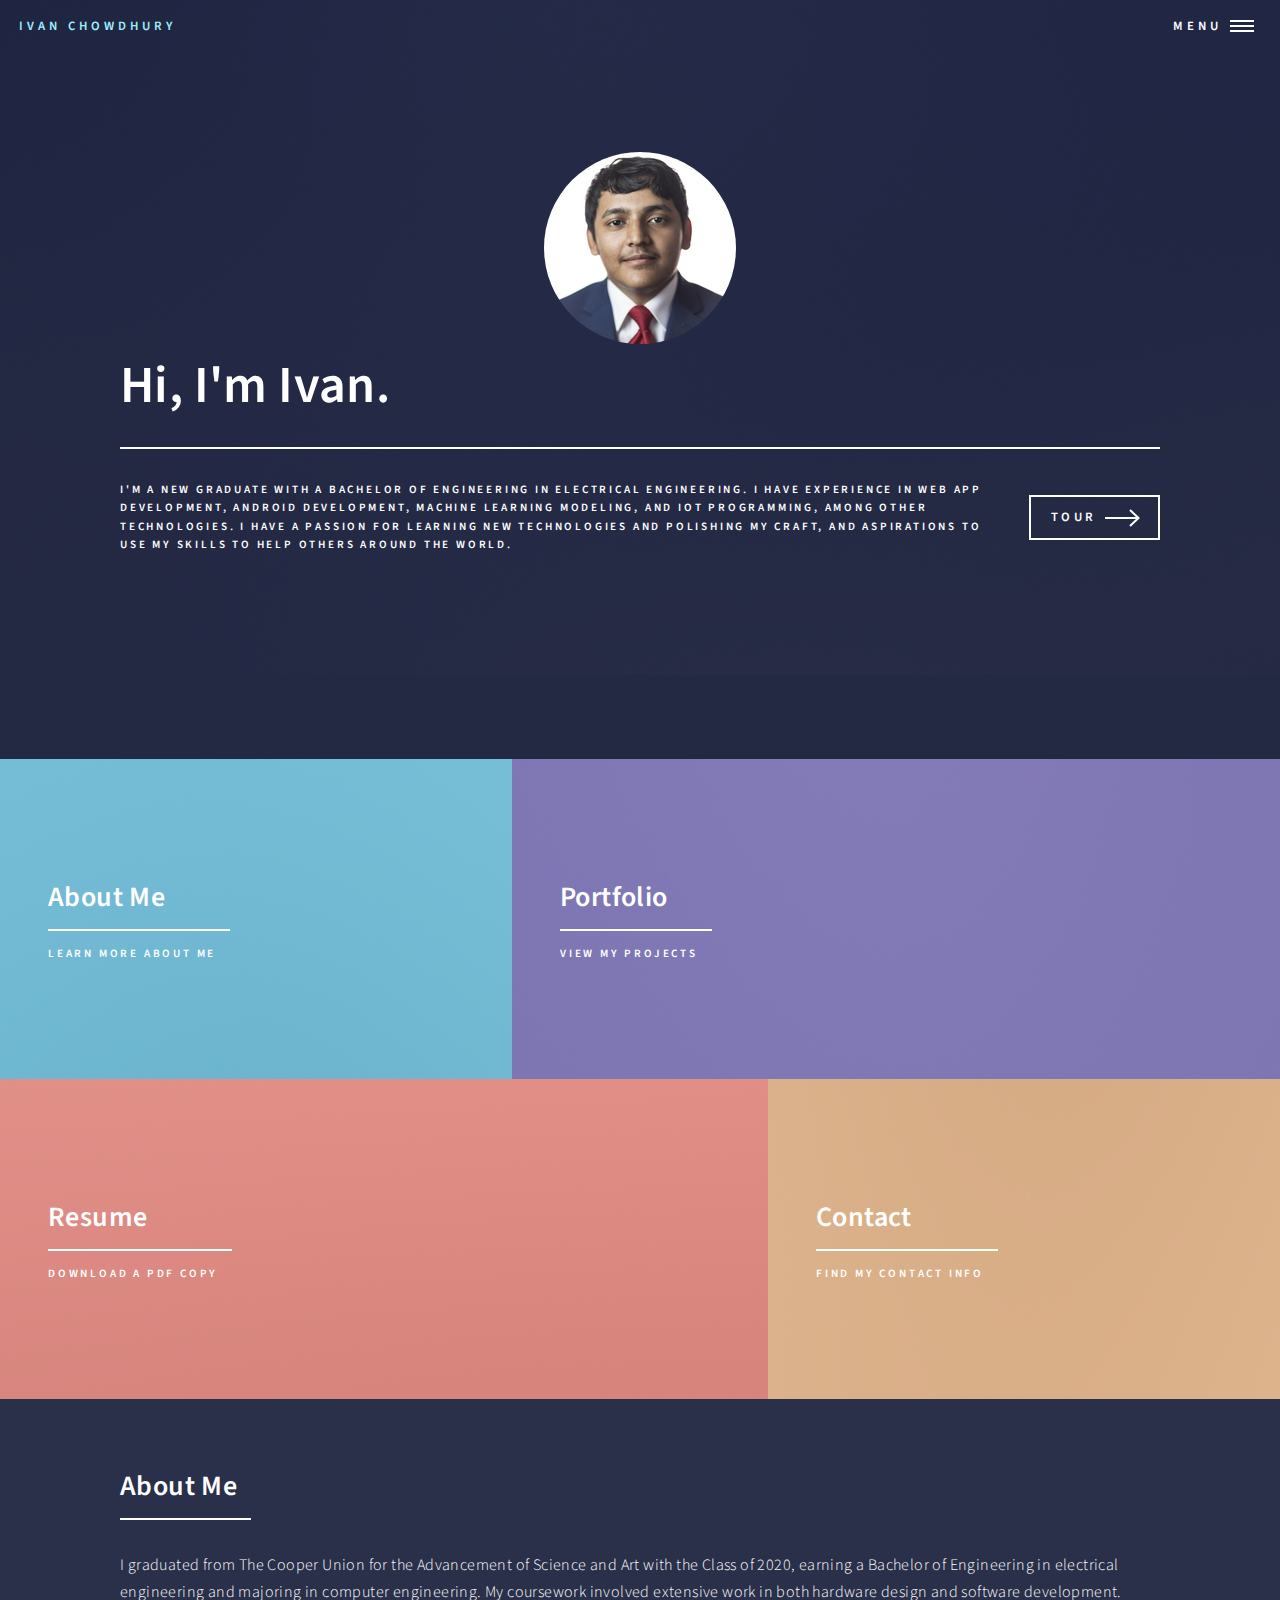
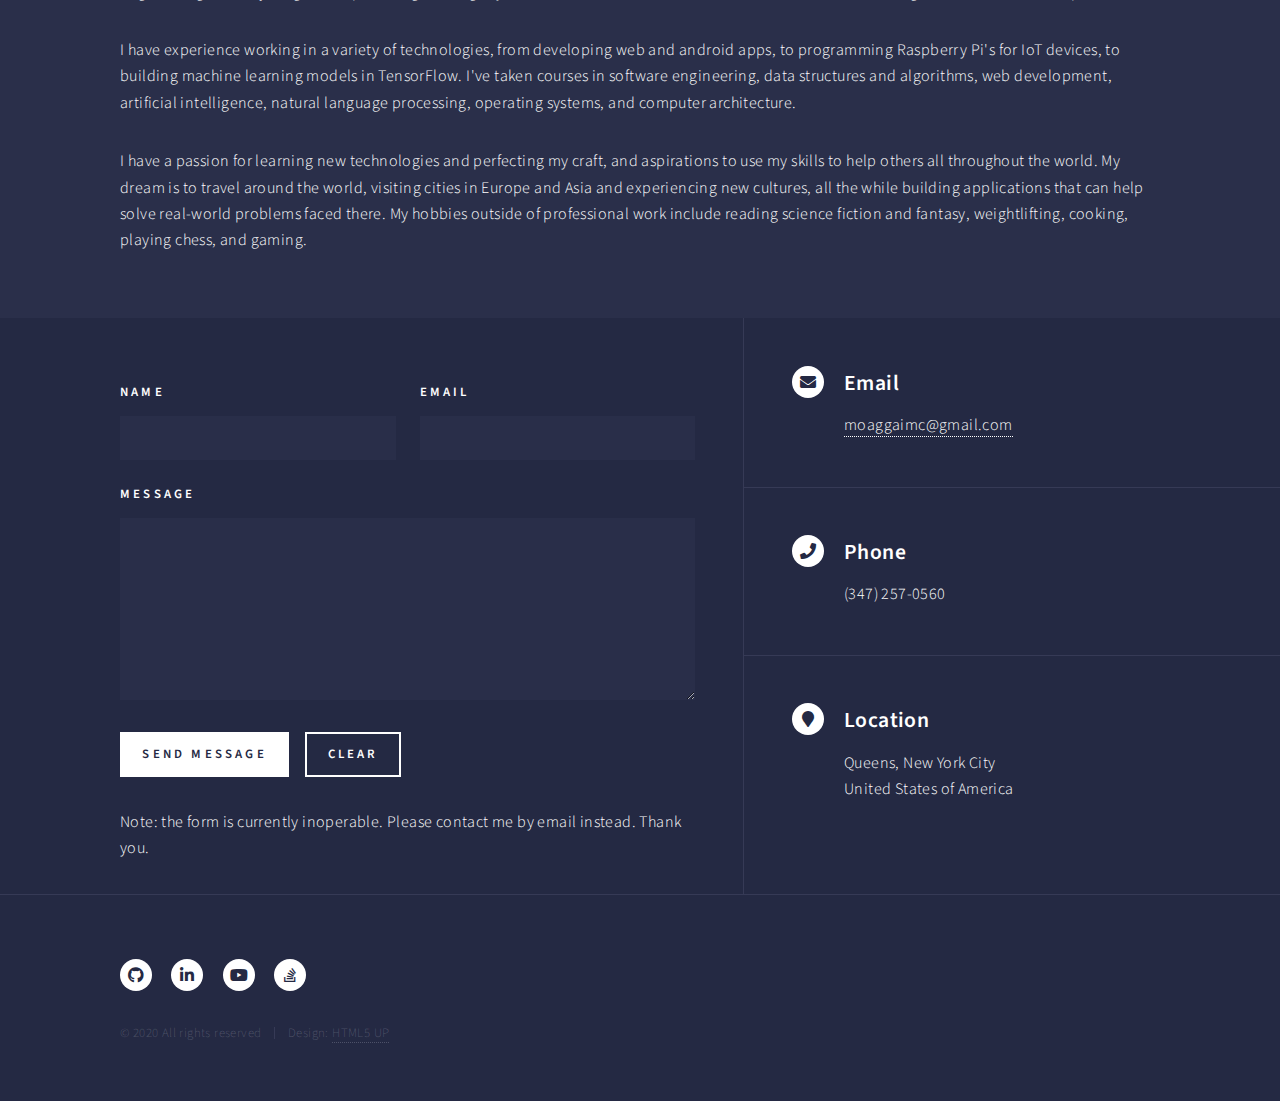
==== index.html @ fd75adc1 "added files" ====
<!DOCTYPE HTML>
<html>
	<head>
		<title>Ivan's Home</title>
		<meta charset="utf-8" />
		<meta name="viewport" content="width=device-width, initial-scale=1, user-scalable=no" />
		<link rel="stylesheet" href="assets/css/main.css" />
		<link rel="shortcut icon" type="image/x-icon" href="favicon.ico" />
		<noscript><link rel="stylesheet" href="assets/css/noscript.css" /></noscript>
	</head>
	<body class="is-preload">

		<!-- Wrapper -->
			<div id="wrapper">

				<!-- Header -->
					<header id="header" class="alt">
						<a href="index.html" class="logo">Ivan Chowdhury</a>
						<nav>
							<a href="#menu">Menu</a>
						</nav>
					</header>

				<!-- Menu -->
					<nav id="menu">
						<ul class="links">
							<li><a href="#banner" class="scrolly">Home</a></li>
							<li><a href="#contact" class="scrolly">Contact</a></li>
						</ul>
						<ul class="actions stacked">
							<li><a href="portfolio.html" class="button fit">Portfolio</a></li>
							<li><a href="assets\docs\Resume.pdf" target="_blank" rel="noopener noreferrer" class="button fit">Resume</a></li>
						</ul>
					</nav>

				<!-- Banner -->
					<section id="banner" class="major">
						<div id="intro" class="inner">
							<img src="assets/photos/uni-cropped2.png" alt="" id="pfp">

							<header class="major">
								
								<h1>Hi, I'm Ivan.</h1>
							</header>
							<div class="content">
								<p>I'm a new graduate with a Bachelor of Engineering in electrical engineering. I have experience in web app development, android development, machine learning modeling, and IoT programming, among other technologies. I have a passion for learning new technologies and polishing my craft, and aspirations to use my skills to help others around the world.</p>
								<ul class="actions">
									<li><a href="#one" class="button next scrolly">Tour</a></li>
								</ul>
							</div>
						</div>
					</section>

				<!-- Main -->
					<div id="main">

						<!-- One -->
							<section id="one" class="tiles">
								<article>
									<span class="image">
										<img src="images/pic01.jpg" alt="" />
									</span>
									<header class="major">
										<h3><a href="#two" class="scrolly">About Me</a></h3>
										<p>Learn more about me</p>
									</header>
								</article>
								<article>
									<span class="image">
										<img src="images/pic02.jpg" alt="" />
									</span>
									<header class="major">
										<h3><a href="portfolio.html" class="link">Portfolio</a></h3>
										<p>View My Projects</p>
									</header>
								</article>
								<article>
									<span class="image">
										<img src="images/pic03.jpg" alt="" />
									</span>
									<header class="major">
										<h3><a href="assets\docs\Resume.pdf" class="link"></a>Resume</a></h3>
										<p>Download a PDF Copy</p>
									</header>
								</article>
								<article>
									<span class="image">
										<img src="images/pic04.jpg" alt="" />
									</span>
									<header class="major">
										<h3><a href="#contact" class="scrolly">Contact</a></h3>
										<p>Find My Contact Info</p>
									</header>
								</article>
							</section>

						<!-- Two -->
							<section id="two">
								<div class="inner">
									<header class="major">
										<h2>About Me</h2>
									</header>
									<p>I graduated from The Cooper Union for the Advancement of Science and Art with the Class of 2020, earning a Bachelor of Engineering in electrical engineering and majoring in computer engineering. My coursework involved extensive work in both hardware design and software development.</p>
									<p>I have experience working in a variety of technologies, from developing web and android apps, to programming Raspberry Pi's for IoT devices, to building machine learning models in TensorFlow. I've taken courses in software engineering, data structures and algorithms, web development, artificial intelligence, natural language processing, operating systems, and computer architecture.</p>
									<p>I have a passion for learning new technologies and perfecting my craft, and aspirations to use my skills to help others all throughout the world. My dream is to travel around the world, visiting cities in Europe and Asia and experiencing new cultures, all the while building applications that can help solve real-world problems faced there. My hobbies outside of professional work include reading science fiction and fantasy, weightlifting, cooking, playing chess, and gaming.</p>
								</div>
							</section>

					</div>

				<!-- Contact -->
					<section id="contact">
						<div class="inner">
							<section>
								<form action="/assets/form.php/" method="post" class="ajax">
									<div class="fields">
										<div class="field half">
											<label for="name">Name</label>
											<input type="text" name="name" id="name" />
										</div>
										<div class="field half">
											<label for="email">Email</label>
											<input type="text" name="email" id="email" />
										</div>
										<div class="field">
											<label for="message">Message</label>
											<textarea name="message" id="message" rows="6"></textarea>
										</div>
									</div>
									<ul class="actions">
										<li><input type="submit" value="Send Message" class="primary"/></li>
										<li><input type="reset" value="Clear" /></li>
									</ul>
								</form>
								<div>
									Note: the form is currently inoperable. Please contact me by email instead. Thank you.
								</div>
							</section>
							<section class="split">
								<section>
									<div class="contact-method">
										<span class="icon solid alt fa-envelope"></span>
										<h3>Email</h3>
										<a href="mailto:moaggaimc@gmail.com">moaggaimc@gmail.com</a>
									</div>
								</section>
								<section>
									<div class="contact-method">
										<span class="icon solid alt fa-phone"></span>
										<h3>Phone</h3>
										<span>(347) 257-0560</span>
									</div>
								</section>
								<section>
									<div class="contact-method">
										<span class="icon solid alt fa-map-marker"></span>
										<h3>Location</h3>
										<span>Queens, New York City<br />
										United States of America</span>
									</div>
								</section>
							</section>
						</div>
					</section>

				<!-- Footer -->
					<footer id="footer">
						<div class="inner">
							<ul class="icons">
								<li><a href="https://github.com/IChowdhury01" target="_blank" rel="noopener noreferrer" class="icon brands alt fa-github"><span class="label">GitHub</span></a></li>
								<li><a href="https://www.linkedin.com/in/ivanchowdhury/" target="_blank" rel="noopener noreferrer" class="icon brands alt fa-linkedin-in"><span class="label">LinkedIn</span></a></li>
								<li><a href="https://www.youtube.com/channel/UCZzogP7VZBRBeinu2QuJjXg" target="_blank" rel="noopener noreferrer" class="icon brands alt fa-youtube"><span class="label">YouTube</span></a></li>
								<li><a href="https://stackoverflow.com/users/9143936/ivan-c" target="_blank" rel="noopener noreferrer" class="icon brands alt fa-stack-overflow"><span class="label">StackOverflow</span></a></li>
							</ul>
							<ul class="copyright">
								<li>&copy; 2020 All rights reserved</li><li>Design: <a href="https://html5up.net" target="_blank" rel="noopener noreferrer">HTML5 UP</a></li>
							</ul>
						</div>
					</footer>

			</div>

		<!-- Scripts -->
			<script src="assets/js/jquery.min.js"></script>
			<script src="assets/js/jquery.scrolly.min.js"></script>
			<script src="assets/js/jquery.scrollex.min.js"></script>
			<script src="assets/js/browser.min.js"></script>
			<script src="assets/js/breakpoints.min.js"></script>
			<script src="assets/js/util.js"></script>
			<script src="assets/js/main.js"></script>

	</body>
</html>
---- assets/css/main.css ----
@import url(fontawesome-all.min.css);
@import url("https://fonts.googleapis.com/css?family=Source+Sans+Pro:300,300italic,600,600italic");

html, body, div, span, applet, object,
iframe, h1, h2, h3, h4, h5, h6, p, blockquote,
pre, a, abbr, acronym, address, big, cite,
code, del, dfn, em, img, ins, kbd, q, s, samp,
small, strike, strong, sub, sup, tt, var, b,
u, i, center, dl, dt, dd, ol, ul, li, fieldset,
form, label, legend, table, caption, tbody,
tfoot, thead, tr, th, td, article, aside,
canvas, details, embed, figure, figcaption,
footer, header, hgroup, menu, nav, output, ruby,
section, summary, time, mark, audio, video {
	margin: 0;
	padding: 0;
	border: 0;
	font-size: 100%;
	font: inherit;
	vertical-align: baseline;}

article, aside, details, figcaption, figure,
footer, header, hgroup, menu, nav, section {
	display: block;}

body {
	line-height: 1;
}

ol, ul {
	list-style: none;
}

blockquote, q {
	quotes: none;
}

	blockquote:before, blockquote:after, q:before, q:after {
		content: '';
		content: none;
	}

table {
	border-collapse: collapse;
	border-spacing: 0;
}

body {
	-webkit-text-size-adjust: none;
}

mark {
	background-color: transparent;
	color: inherit;
}

input::-moz-focus-inner {
	border: 0;
	padding: 0;
}

input, select, textarea {
	-moz-appearance: none;
	-webkit-appearance: none;
	-ms-appearance: none;
	appearance: none;
}

/* Basic */

	@-ms-viewport {
		width: device-width;
	}

	body {
		-ms-overflow-style: scrollbar;
	}

	@media screen and (max-width: 480px) {

		html, body {
			min-width: 320px;
		}

	}

	html {
		box-sizing: border-box;
	}

	*, *:before, *:after {
		box-sizing: inherit;
	}

	body {
		background: #242943;
	}

		body.is-preload *, body.is-preload *:before, body.is-preload *:after {
			-moz-animation: none !important;
			-webkit-animation: none !important;
			-ms-animation: none !important;
			animation: none !important;
			-moz-transition: none !important;
			-webkit-transition: none !important;
			-ms-transition: none !important;
			transition: none !important;
		}

/* Type */

	body, input, select, textarea {
		color: #ffffff;
		font-family: "Source Sans Pro", Helvetica, sans-serif;
		font-size: 17pt;
		font-weight: 300;
		letter-spacing: 0.025em;
		line-height: 1.65;
	}

		@media screen and (max-width: 1680px) {

			body, input, select, textarea {
				font-size: 14pt;
			}

		}

		@media screen and (max-width: 1280px) {

			body, input, select, textarea {
				font-size: 12pt;
			}

		}

		@media screen and (max-width: 360px) {

			body, input, select, textarea {
				font-size: 11pt;
			}

		}

	a {
		-moz-transition: color 0.2s ease-in-out, border-bottom-color 0.2s ease-in-out;
		-webkit-transition: color 0.2s ease-in-out, border-bottom-color 0.2s ease-in-out;
		-ms-transition: color 0.2s ease-in-out, border-bottom-color 0.2s ease-in-out;
		transition: color 0.2s ease-in-out, border-bottom-color 0.2s ease-in-out;
		border-bottom: dotted 1px;
		color: inherit;
		text-decoration: none;
	}

		a:hover {
			border-bottom-color: transparent;
			color: #9bf1ff !important;
		}

		a:active {
			color: #53e3fb !important;
		}

	strong, b {
		color: #ffffff;
		font-weight: 600;
	}

	em, i {
		font-style: italic;
	}

	p {
		margin: 0 0 2em 0;
	}

	h1, h2, h3, h4, h5, h6 {
		color: #ffffff;
		font-weight: 600;
		line-height: 1.65;
		margin: 0 0 1em 0;
	}

		h1 a, h2 a, h3 a, h4 a, h5 a, h6 a {
			color: inherit;
			border-bottom: 0;
		}

	h1 {
		font-size: 2.5em;
	}

	h2 {
		font-size: 1.75em;
	}

	h3 {
		font-size: 1.35em;
	}

	h4 {
		font-size: 1.1em;
	}

	h5 {
		font-size: 0.9em;
	}

	h6 {
		font-size: 0.7em;
	}

	@media screen and (max-width: 736px) {

		h1 {
			font-size: 2em;
		}

		h2 {
			font-size: 1.5em;
		}

		h3 {
			font-size: 1.25em;
		}

	}

	sub {
		font-size: 0.8em;
		position: relative;
		top: 0.5em;
	}

	sup {
		font-size: 0.8em;
		position: relative;
		top: -0.5em;
	}

	blockquote {
		border-left: solid 4px rgba(212, 212, 255, 0.1);
		font-style: italic;
		margin: 0 0 2em 0;
		padding: 0.5em 0 0.5em 2em;
	}

	code {
		background: rgba(212, 212, 255, 0.035);
		font-family: "Courier New", monospace;
		font-size: 0.9em;
		margin: 0 0.25em;
		padding: 0.25em 0.65em;
	}

	pre {
		-webkit-overflow-scrolling: touch;
		font-family: "Courier New", monospace;
		font-size: 0.9em;
		margin: 0 0 2em 0;
	}

		pre code {
			display: block;
			line-height: 1.75;
			padding: 1em 1.5em;
			overflow-x: auto;
		}

	hr {
		border: 0;
		border-bottom: solid 1px rgba(212, 212, 255, 0.1);
		margin: 2em 0;
	}

		hr.major {
			margin: 3em 0;
		}

	.align-left {
		text-align: left;
	}

	.align-center {
		text-align: center;
	}

	.align-right {
		text-align: right;
	}

/* Row */

	.row {
		display: flex;
		flex-wrap: wrap;
		box-sizing: border-box;
		align-items: stretch;
	}

		.row > * {
			box-sizing: border-box;
		}

		.row.gtr-uniform > * > :last-child {
			margin-bottom: 0;
		}

		.row.aln-left {
			justify-content: flex-start;
		}

		.row.aln-center {
			justify-content: center;
		}

		.row.aln-right {
			justify-content: flex-end;
		}

		.row.aln-top {
			align-items: flex-start;
		}

		.row.aln-middle {
			align-items: center;
		}

		.row.aln-bottom {
			align-items: flex-end;
		}

		.row > .imp {
			order: -1;
		}

		.row > .col-1 {
			width: 8.33333%;
		}

		.row > .off-1 {
			margin-left: 8.33333%;
		}

		.row > .col-2 {
			width: 16.66667%;
		}

		.row > .off-2 {
			margin-left: 16.66667%;
		}

		.row > .col-3 {
			width: 25%;
		}

		.row > .off-3 {
			margin-left: 25%;
		}

		.row > .col-4 {
			width: 33.33333%;
		}

		.row > .off-4 {
			margin-left: 33.33333%;
		}

		.row > .col-5 {
			width: 41.66667%;
		}

		.row > .off-5 {
			margin-left: 41.66667%;
		}

		.row > .col-6 {
			width: 50%;
		}

		.row > .off-6 {
			margin-left: 50%;
		}

		.row > .col-7 {
			width: 58.33333%;
		}

		.row > .off-7 {
			margin-left: 58.33333%;
		}

		.row > .col-8 {
			width: 66.66667%;
		}

		.row > .off-8 {
			margin-left: 66.66667%;
		}

		.row > .col-9 {
			width: 75%;
		}

		.row > .off-9 {
			margin-left: 75%;
		}

		.row > .col-10 {
			width: 83.33333%;
		}

		.row > .off-10 {
			margin-left: 83.33333%;
		}

		.row > .col-11 {
			width: 91.66667%;
		}

		.row > .off-11 {
			margin-left: 91.66667%;
		}

		.row > .col-12 {
			width: 100%;
		}

		.row > .off-12 {
			margin-left: 100%;
		}

		.row.gtr-0 {
			margin-top: 0;
			margin-left: 0em;
		}

			.row.gtr-0 > * {
				padding: 0 0 0 0em;
			}

			.row.gtr-0.gtr-uniform {
				margin-top: 0em;
			}

				.row.gtr-0.gtr-uniform > * {
					padding-top: 0em;
				}

		.row.gtr-25 {
			margin-top: 0;
			margin-left: -0.5em;
		}

			.row.gtr-25 > * {
				padding: 0 0 0 0.5em;
			}

			.row.gtr-25.gtr-uniform {
				margin-top: -0.5em;
			}

				.row.gtr-25.gtr-uniform > * {
					padding-top: 0.5em;
				}

		.row.gtr-50 {
			margin-top: 0;
			margin-left: -1em;
		}

			.row.gtr-50 > * {
				padding: 0 0 0 1em;
			}

			.row.gtr-50.gtr-uniform {
				margin-top: -1em;
			}

				.row.gtr-50.gtr-uniform > * {
					padding-top: 1em;
				}

		.row {
			margin-top: 0;
			margin-left: -2em;
		}

			.row > * {
				padding: 0 0 0 2em;
			}

			.row.gtr-uniform {
				margin-top: -2em;
			}

				.row.gtr-uniform > * {
					padding-top: 2em;
				}

		.row.gtr-150 {
			margin-top: 0;
			margin-left: -3em;
		}

			.row.gtr-150 > * {
				padding: 0 0 0 3em;
			}

			.row.gtr-150.gtr-uniform {
				margin-top: -3em;
			}

				.row.gtr-150.gtr-uniform > * {
					padding-top: 3em;
				}

		.row.gtr-200 {
			margin-top: 0;
			margin-left: -4em;
		}

			.row.gtr-200 > * {
				padding: 0 0 0 4em;
			}

			.row.gtr-200.gtr-uniform {
				margin-top: -4em;
			}

				.row.gtr-200.gtr-uniform > * {
					padding-top: 4em;
				}

		@media screen and (max-width: 1680px) {

			.row {
				display: flex;
				flex-wrap: wrap;
				box-sizing: border-box;
				align-items: stretch;
			}

				.row > * {
					box-sizing: border-box;
				}

				.row.gtr-uniform > * > :last-child {
					margin-bottom: 0;
				}

				.row.aln-left {
					justify-content: flex-start;
				}

				.row.aln-center {
					justify-content: center;
				}

				.row.aln-right {
					justify-content: flex-end;
				}

				.row.aln-top {
					align-items: flex-start;
				}

				.row.aln-middle {
					align-items: center;
				}

				.row.aln-bottom {
					align-items: flex-end;
				}

				.row > .imp-xlarge {
					order: -1;
				}

				.row > .col-1-xlarge {
					width: 8.33333%;
				}

				.row > .off-1-xlarge {
					margin-left: 8.33333%;
				}

				.row > .col-2-xlarge {
					width: 16.66667%;
				}

				.row > .off-2-xlarge {
					margin-left: 16.66667%;
				}

				.row > .col-3-xlarge {
					width: 25%;
				}

				.row > .off-3-xlarge {
					margin-left: 25%;
				}

				.row > .col-4-xlarge {
					width: 33.33333%;
				}

				.row > .off-4-xlarge {
					margin-left: 33.33333%;
				}

				.row > .col-5-xlarge {
					width: 41.66667%;
				}

				.row > .off-5-xlarge {
					margin-left: 41.66667%;
				}

				.row > .col-6-xlarge {
					width: 50%;
				}

				.row > .off-6-xlarge {
					margin-left: 50%;
				}

				.row > .col-7-xlarge {
					width: 58.33333%;
				}

				.row > .off-7-xlarge {
					margin-left: 58.33333%;
				}

				.row > .col-8-xlarge {
					width: 66.66667%;
				}

				.row > .off-8-xlarge {
					margin-left: 66.66667%;
				}

				.row > .col-9-xlarge {
					width: 75%;
				}

				.row > .off-9-xlarge {
					margin-left: 75%;
				}

				.row > .col-10-xlarge {
					width: 83.33333%;
				}

				.row > .off-10-xlarge {
					margin-left: 83.33333%;
				}

				.row > .col-11-xlarge {
					width: 91.66667%;
				}

				.row > .off-11-xlarge {
					margin-left: 91.66667%;
				}

				.row > .col-12-xlarge {
					width: 100%;
				}

				.row > .off-12-xlarge {
					margin-left: 100%;
				}

				.row.gtr-0 {
					margin-top: 0;
					margin-left: 0em;
				}

					.row.gtr-0 > * {
						padding: 0 0 0 0em;
					}

					.row.gtr-0.gtr-uniform {
						margin-top: 0em;
					}

						.row.gtr-0.gtr-uniform > * {
							padding-top: 0em;
						}

				.row.gtr-25 {
					margin-top: 0;
					margin-left: -0.5em;
				}

					.row.gtr-25 > * {
						padding: 0 0 0 0.5em;
					}

					.row.gtr-25.gtr-uniform {
						margin-top: -0.5em;
					}

						.row.gtr-25.gtr-uniform > * {
							padding-top: 0.5em;
						}

				.row.gtr-50 {
					margin-top: 0;
					margin-left: -1em;
				}

					.row.gtr-50 > * {
						padding: 0 0 0 1em;
					}

					.row.gtr-50.gtr-uniform {
						margin-top: -1em;
					}

						.row.gtr-50.gtr-uniform > * {
							padding-top: 1em;
						}

				.row {
					margin-top: 0;
					margin-left: -2em;
				}

					.row > * {
						padding: 0 0 0 2em;
					}

					.row.gtr-uniform {
						margin-top: -2em;
					}

						.row.gtr-uniform > * {
							padding-top: 2em;
						}

				.row.gtr-150 {
					margin-top: 0;
					margin-left: -3em;
				}

					.row.gtr-150 > * {
						padding: 0 0 0 3em;
					}

					.row.gtr-150.gtr-uniform {
						margin-top: -3em;
					}

						.row.gtr-150.gtr-uniform > * {
							padding-top: 3em;
						}

				.row.gtr-200 {
					margin-top: 0;
					margin-left: -4em;
				}

					.row.gtr-200 > * {
						padding: 0 0 0 4em;
					}

					.row.gtr-200.gtr-uniform {
						margin-top: -4em;
					}

						.row.gtr-200.gtr-uniform > * {
							padding-top: 4em;
						}

		}

		@media screen and (max-width: 1280px) {

			.row {
				display: flex;
				flex-wrap: wrap;
				box-sizing: border-box;
				align-items: stretch;
			}

				.row > * {
					box-sizing: border-box;
				}

				.row.gtr-uniform > * > :last-child {
					margin-bottom: 0;
				}

				.row.aln-left {
					justify-content: flex-start;
				}

				.row.aln-center {
					justify-content: center;
				}

				.row.aln-right {
					justify-content: flex-end;
				}

				.row.aln-top {
					align-items: flex-start;
				}

				.row.aln-middle {
					align-items: center;
				}

				.row.aln-bottom {
					align-items: flex-end;
				}

				.row > .imp-large {
					order: -1;
				}

				.row > .col-1-large {
					width: 8.33333%;
				}

				.row > .off-1-large {
					margin-left: 8.33333%;
				}

				.row > .col-2-large {
					width: 16.66667%;
				}

				.row > .off-2-large {
					margin-left: 16.66667%;
				}

				.row > .col-3-large {
					width: 25%;
				}

				.row > .off-3-large {
					margin-left: 25%;
				}

				.row > .col-4-large {
					width: 33.33333%;
				}

				.row > .off-4-large {
					margin-left: 33.33333%;
				}

				.row > .col-5-large {
					width: 41.66667%;
				}

				.row > .off-5-large {
					margin-left: 41.66667%;
				}

				.row > .col-6-large {
					width: 50%;
				}

				.row > .off-6-large {
					margin-left: 50%;
				}

				.row > .col-7-large {
					width: 58.33333%;
				}

				.row > .off-7-large {
					margin-left: 58.33333%;
				}

				.row > .col-8-large {
					width: 66.66667%;
				}

				.row > .off-8-large {
					margin-left: 66.66667%;
				}

				.row > .col-9-large {
					width: 75%;
				}

				.row > .off-9-large {
					margin-left: 75%;
				}

				.row > .col-10-large {
					width: 83.33333%;
				}

				.row > .off-10-large {
					margin-left: 83.33333%;
				}

				.row > .col-11-large {
					width: 91.66667%;
				}

				.row > .off-11-large {
					margin-left: 91.66667%;
				}

				.row > .col-12-large {
					width: 100%;
				}

				.row > .off-12-large {
					margin-left: 100%;
				}

				.row.gtr-0 {
					margin-top: 0;
					margin-left: 0em;
				}

					.row.gtr-0 > * {
						padding: 0 0 0 0em;
					}

					.row.gtr-0.gtr-uniform {
						margin-top: 0em;
					}

						.row.gtr-0.gtr-uniform > * {
							padding-top: 0em;
						}

				.row.gtr-25 {
					margin-top: 0;
					margin-left: -0.375em;
				}

					.row.gtr-25 > * {
						padding: 0 0 0 0.375em;
					}

					.row.gtr-25.gtr-uniform {
						margin-top: -0.375em;
					}

						.row.gtr-25.gtr-uniform > * {
							padding-top: 0.375em;
						}

				.row.gtr-50 {
					margin-top: 0;
					margin-left: -0.75em;
				}

					.row.gtr-50 > * {
						padding: 0 0 0 0.75em;
					}

					.row.gtr-50.gtr-uniform {
						margin-top: -0.75em;
					}

						.row.gtr-50.gtr-uniform > * {
							padding-top: 0.75em;
						}

				.row {
					margin-top: 0;
					margin-left: -1.5em;
				}

					.row > * {
						padding: 0 0 0 1.5em;
					}

					.row.gtr-uniform {
						margin-top: -1.5em;
					}

						.row.gtr-uniform > * {
							padding-top: 1.5em;
						}

				.row.gtr-150 {
					margin-top: 0;
					margin-left: -2.25em;
				}

					.row.gtr-150 > * {
						padding: 0 0 0 2.25em;
					}

					.row.gtr-150.gtr-uniform {
						margin-top: -2.25em;
					}

						.row.gtr-150.gtr-uniform > * {
							padding-top: 2.25em;
						}

				.row.gtr-200 {
					margin-top: 0;
					margin-left: -3em;
				}

					.row.gtr-200 > * {
						padding: 0 0 0 3em;
					}

					.row.gtr-200.gtr-uniform {
						margin-top: -3em;
					}

						.row.gtr-200.gtr-uniform > * {
							padding-top: 3em;
						}

		}

		@media screen and (max-width: 980px) {

			.row {
				display: flex;
				flex-wrap: wrap;
				box-sizing: border-box;
				align-items: stretch;
			}

				.row > * {
					box-sizing: border-box;
				}

				.row.gtr-uniform > * > :last-child {
					margin-bottom: 0;
				}

				.row.aln-left {
					justify-content: flex-start;
				}

				.row.aln-center {
					justify-content: center;
				}

				.row.aln-right {
					justify-content: flex-end;
				}

				.row.aln-top {
					align-items: flex-start;
				}

				.row.aln-middle {
					align-items: center;
				}

				.row.aln-bottom {
					align-items: flex-end;
				}

				.row > .imp-medium {
					order: -1;
				}

				.row > .col-1-medium {
					width: 8.33333%;
				}

				.row > .off-1-medium {
					margin-left: 8.33333%;
				}

				.row > .col-2-medium {
					width: 16.66667%;
				}

				.row > .off-2-medium {
					margin-left: 16.66667%;
				}

				.row > .col-3-medium {
					width: 25%;
				}

				.row > .off-3-medium {
					margin-left: 25%;
				}

				.row > .col-4-medium {
					width: 33.33333%;
				}

				.row > .off-4-medium {
					margin-left: 33.33333%;
				}

				.row > .col-5-medium {
					width: 41.66667%;
				}

				.row > .off-5-medium {
					margin-left: 41.66667%;
				}

				.row > .col-6-medium {
					width: 50%;
				}

				.row > .off-6-medium {
					margin-left: 50%;
				}

				.row > .col-7-medium {
					width: 58.33333%;
				}

				.row > .off-7-medium {
					margin-left: 58.33333%;
				}

				.row > .col-8-medium {
					width: 66.66667%;
				}

				.row > .off-8-medium {
					margin-left: 66.66667%;
				}

				.row > .col-9-medium {
					width: 75%;
				}

				.row > .off-9-medium {
					margin-left: 75%;
				}

				.row > .col-10-medium {
					width: 83.33333%;
				}

				.row > .off-10-medium {
					margin-left: 83.33333%;
				}

				.row > .col-11-medium {
					width: 91.66667%;
				}

				.row > .off-11-medium {
					margin-left: 91.66667%;
				}

				.row > .col-12-medium {
					width: 100%;
				}

				.row > .off-12-medium {
					margin-left: 100%;
				}

				.row.gtr-0 {
					margin-top: 0;
					margin-left: 0em;
				}

					.row.gtr-0 > * {
						padding: 0 0 0 0em;
					}

					.row.gtr-0.gtr-uniform {
						margin-top: 0em;
					}

						.row.gtr-0.gtr-uniform > * {
							padding-top: 0em;
						}

				.row.gtr-25 {
					margin-top: 0;
					margin-left: -0.375em;
				}

					.row.gtr-25 > * {
						padding: 0 0 0 0.375em;
					}

					.row.gtr-25.gtr-uniform {
						margin-top: -0.375em;
					}

						.row.gtr-25.gtr-uniform > * {
							padding-top: 0.375em;
						}

				.row.gtr-50 {
					margin-top: 0;
					margin-left: -0.75em;
				}

					.row.gtr-50 > * {
						padding: 0 0 0 0.75em;
					}

					.row.gtr-50.gtr-uniform {
						margin-top: -0.75em;
					}

						.row.gtr-50.gtr-uniform > * {
							padding-top: 0.75em;
						}

				.row {
					margin-top: 0;
					margin-left: -1.5em;
				}

					.row > * {
						padding: 0 0 0 1.5em;
					}

					.row.gtr-uniform {
						margin-top: -1.5em;
					}

						.row.gtr-uniform > * {
							padding-top: 1.5em;
						}

				.row.gtr-150 {
					margin-top: 0;
					margin-left: -2.25em;
				}

					.row.gtr-150 > * {
						padding: 0 0 0 2.25em;
					}

					.row.gtr-150.gtr-uniform {
						margin-top: -2.25em;
					}

						.row.gtr-150.gtr-uniform > * {
							padding-top: 2.25em;
						}

				.row.gtr-200 {
					margin-top: 0;
					margin-left: -3em;
				}

					.row.gtr-200 > * {
						padding: 0 0 0 3em;
					}

					.row.gtr-200.gtr-uniform {
						margin-top: -3em;
					}

						.row.gtr-200.gtr-uniform > * {
							padding-top: 3em;
						}

		}

		@media screen and (max-width: 736px) {

			.row {
				display: flex;
				flex-wrap: wrap;
				box-sizing: border-box;
				align-items: stretch;
			}

				.row > * {
					box-sizing: border-box;
				}

				.row.gtr-uniform > * > :last-child {
					margin-bottom: 0;
				}

				.row.aln-left {
					justify-content: flex-start;
				}

				.row.aln-center {
					justify-content: center;
				}

				.row.aln-right {
					justify-content: flex-end;
				}

				.row.aln-top {
					align-items: flex-start;
				}

				.row.aln-middle {
					align-items: center;
				}

				.row.aln-bottom {
					align-items: flex-end;
				}

				.row > .imp-small {
					order: -1;
				}

				.row > .col-1-small {
					width: 8.33333%;
				}

				.row > .off-1-small {
					margin-left: 8.33333%;
				}

				.row > .col-2-small {
					width: 16.66667%;
				}

				.row > .off-2-small {
					margin-left: 16.66667%;
				}

				.row > .col-3-small {
					width: 25%;
				}

				.row > .off-3-small {
					margin-left: 25%;
				}

				.row > .col-4-small {
					width: 33.33333%;
				}

				.row > .off-4-small {
					margin-left: 33.33333%;
				}

				.row > .col-5-small {
					width: 41.66667%;
				}

				.row > .off-5-small {
					margin-left: 41.66667%;
				}

				.row > .col-6-small {
					width: 50%;
				}

				.row > .off-6-small {
					margin-left: 50%;
				}

				.row > .col-7-small {
					width: 58.33333%;
				}

				.row > .off-7-small {
					margin-left: 58.33333%;
				}

				.row > .col-8-small {
					width: 66.66667%;
				}

				.row > .off-8-small {
					margin-left: 66.66667%;
				}

				.row > .col-9-small {
					width: 75%;
				}

				.row > .off-9-small {
					margin-left: 75%;
				}

				.row > .col-10-small {
					width: 83.33333%;
				}

				.row > .off-10-small {
					margin-left: 83.33333%;
				}

				.row > .col-11-small {
					width: 91.66667%;
				}

				.row > .off-11-small {
					margin-left: 91.66667%;
				}

				.row > .col-12-small {
					width: 100%;
				}

				.row > .off-12-small {
					margin-left: 100%;
				}

				.row.gtr-0 {
					margin-top: 0;
					margin-left: 0em;
				}

					.row.gtr-0 > * {
						padding: 0 0 0 0em;
					}

					.row.gtr-0.gtr-uniform {
						margin-top: 0em;
					}

						.row.gtr-0.gtr-uniform > * {
							padding-top: 0em;
						}

				.row.gtr-25 {
					margin-top: 0;
					margin-left: -0.3125em;
				}

					.row.gtr-25 > * {
						padding: 0 0 0 0.3125em;
					}

					.row.gtr-25.gtr-uniform {
						margin-top: -0.3125em;
					}

						.row.gtr-25.gtr-uniform > * {
							padding-top: 0.3125em;
						}

				.row.gtr-50 {
					margin-top: 0;
					margin-left: -0.625em;
				}

					.row.gtr-50 > * {
						padding: 0 0 0 0.625em;
					}

					.row.gtr-50.gtr-uniform {
						margin-top: -0.625em;
					}

						.row.gtr-50.gtr-uniform > * {
							padding-top: 0.625em;
						}

				.row {
					margin-top: 0;
					margin-left: -1.25em;
				}

					.row > * {
						padding: 0 0 0 1.25em;
					}

					.row.gtr-uniform {
						margin-top: -1.25em;
					}

						.row.gtr-uniform > * {
							padding-top: 1.25em;
						}

				.row.gtr-150 {
					margin-top: 0;
					margin-left: -1.875em;
				}

					.row.gtr-150 > * {
						padding: 0 0 0 1.875em;
					}

					.row.gtr-150.gtr-uniform {
						margin-top: -1.875em;
					}

						.row.gtr-150.gtr-uniform > * {
							padding-top: 1.875em;
						}

				.row.gtr-200 {
					margin-top: 0;
					margin-left: -2.5em;
				}

					.row.gtr-200 > * {
						padding: 0 0 0 2.5em;
					}

					.row.gtr-200.gtr-uniform {
						margin-top: -2.5em;
					}

						.row.gtr-200.gtr-uniform > * {
							padding-top: 2.5em;
						}

		}

		@media screen and (max-width: 480px) {

			.row {
				display: flex;
				flex-wrap: wrap;
				box-sizing: border-box;
				align-items: stretch;
			}

				.row > * {
					box-sizing: border-box;
				}

				.row.gtr-uniform > * > :last-child {
					margin-bottom: 0;
				}

				.row.aln-left {
					justify-content: flex-start;
				}

				.row.aln-center {
					justify-content: center;
				}

				.row.aln-right {
					justify-content: flex-end;
				}

				.row.aln-top {
					align-items: flex-start;
				}

				.row.aln-middle {
					align-items: center;
				}

				.row.aln-bottom {
					align-items: flex-end;
				}

				.row > .imp-xsmall {
					order: -1;
				}

				.row > .col-1-xsmall {
					width: 8.33333%;
				}

				.row > .off-1-xsmall {
					margin-left: 8.33333%;
				}

				.row > .col-2-xsmall {
					width: 16.66667%;
				}

				.row > .off-2-xsmall {
					margin-left: 16.66667%;
				}

				.row > .col-3-xsmall {
					width: 25%;
				}

				.row > .off-3-xsmall {
					margin-left: 25%;
				}

				.row > .col-4-xsmall {
					width: 33.33333%;
				}

				.row > .off-4-xsmall {
					margin-left: 33.33333%;
				}

				.row > .col-5-xsmall {
					width: 41.66667%;
				}

				.row > .off-5-xsmall {
					margin-left: 41.66667%;
				}

				.row > .col-6-xsmall {
					width: 50%;
				}

				.row > .off-6-xsmall {
					margin-left: 50%;
				}

				.row > .col-7-xsmall {
					width: 58.33333%;
				}

				.row > .off-7-xsmall {
					margin-left: 58.33333%;
				}

				.row > .col-8-xsmall {
					width: 66.66667%;
				}

				.row > .off-8-xsmall {
					margin-left: 66.66667%;
				}

				.row > .col-9-xsmall {
					width: 75%;
				}

				.row > .off-9-xsmall {
					margin-left: 75%;
				}

				.row > .col-10-xsmall {
					width: 83.33333%;
				}

				.row > .off-10-xsmall {
					margin-left: 83.33333%;
				}

				.row > .col-11-xsmall {
					width: 91.66667%;
				}

				.row > .off-11-xsmall {
					margin-left: 91.66667%;
				}

				.row > .col-12-xsmall {
					width: 100%;
				}

				.row > .off-12-xsmall {
					margin-left: 100%;
				}

				.row.gtr-0 {
					margin-top: 0;
					margin-left: 0em;
				}

					.row.gtr-0 > * {
						padding: 0 0 0 0em;
					}

					.row.gtr-0.gtr-uniform {
						margin-top: 0em;
					}

						.row.gtr-0.gtr-uniform > * {
							padding-top: 0em;
						}

				.row.gtr-25 {
					margin-top: 0;
					margin-left: -0.3125em;
				}

					.row.gtr-25 > * {
						padding: 0 0 0 0.3125em;
					}

					.row.gtr-25.gtr-uniform {
						margin-top: -0.3125em;
					}

						.row.gtr-25.gtr-uniform > * {
							padding-top: 0.3125em;
						}

				.row.gtr-50 {
					margin-top: 0;
					margin-left: -0.625em;
				}

					.row.gtr-50 > * {
						padding: 0 0 0 0.625em;
					}

					.row.gtr-50.gtr-uniform {
						margin-top: -0.625em;
					}

						.row.gtr-50.gtr-uniform > * {
							padding-top: 0.625em;
						}

				.row {
					margin-top: 0;
					margin-left: -1.25em;
				}

					.row > * {
						padding: 0 0 0 1.25em;
					}

					.row.gtr-uniform {
						margin-top: -1.25em;
					}

						.row.gtr-uniform > * {
							padding-top: 1.25em;
						}

				.row.gtr-150 {
					margin-top: 0;
					margin-left: -1.875em;
				}

					.row.gtr-150 > * {
						padding: 0 0 0 1.875em;
					}

					.row.gtr-150.gtr-uniform {
						margin-top: -1.875em;
					}

						.row.gtr-150.gtr-uniform > * {
							padding-top: 1.875em;
						}

				.row.gtr-200 {
					margin-top: 0;
					margin-left: -2.5em;
				}

					.row.gtr-200 > * {
						padding: 0 0 0 2.5em;
					}

					.row.gtr-200.gtr-uniform {
						margin-top: -2.5em;
					}

						.row.gtr-200.gtr-uniform > * {
							padding-top: 2.5em;
						}

		}

/* Section/Article */

	section.special, article.special {
		text-align: center;
	}

	header.major {
		width: -moz-max-content;
		width: -webkit-max-content;
		width: -ms-max-content;
		width: max-content;
		margin-bottom: 2em;
	}

		header.major > :first-child {
			margin-bottom: 0;
			width: calc(100% + 0.5em);
		}

			header.major > :first-child:after {
				content: '';
				background-color: #ffffff;
				display: block;
				height: 2px;
				margin: 0.325em 0 0.5em 0;
				width: 100%;
			}

		header.major > p {
			font-size: 0.7em;
			font-weight: 600;
			letter-spacing: 0.25em;
			margin-bottom: 0;
			text-transform: uppercase;
		}

		body.is-ie header.major > :first-child:after {
			max-width: 9em;
		}

		body.is-ie header.major > h1:after {
			max-width: 100% !important;
		}

	@media screen and (max-width: 736px) {

		header.major > p br {
			display: none;
		}

	}

/* Form */

	form {
		margin: 0 0 2em 0;
	}

		form > :last-child {
			margin-bottom: 0;
		}

		form > .fields {
			display: -moz-flex;
			display: -webkit-flex;
			display: -ms-flex;
			display: flex;
			-moz-flex-wrap: wrap;
			-webkit-flex-wrap: wrap;
			-ms-flex-wrap: wrap;
			flex-wrap: wrap;
			width: calc(100% + 3em);
			margin: -1.5em 0 2em -1.5em;
		}

			form > .fields > .field {
				-moz-flex-grow: 0;
				-webkit-flex-grow: 0;
				-ms-flex-grow: 0;
				flex-grow: 0;
				-moz-flex-shrink: 0;
				-webkit-flex-shrink: 0;
				-ms-flex-shrink: 0;
				flex-shrink: 0;
				padding: 1.5em 0 0 1.5em;
				width: calc(100% - 1.5em);
			}

				form > .fields > .field.half {
					width: calc(50% - 0.75em);
				}

				form > .fields > .field.third {
					width: calc(100%/3 - 0.5em);
				}

				form > .fields > .field.quarter {
					width: calc(25% - 0.375em);
				}

		@media screen and (max-width: 480px) {

			form > .fields {
				width: calc(100% + 3em);
				margin: -1.5em 0 2em -1.5em;
			}

				form > .fields > .field {
					padding: 1.5em 0 0 1.5em;
					width: calc(100% - 1.5em);
				}

					form > .fields > .field.half {
						width: calc(100% - 1.5em);
					}

					form > .fields > .field.third {
						width: calc(100% - 1.5em);
					}

					form > .fields > .field.quarter {
						width: calc(100% - 1.5em);
					}

		}

	label {
		color: #ffffff;
		display: block;
		font-size: 0.8em;
		font-weight: 600;
		letter-spacing: 0.25em;
		margin: 0 0 1em 0;
		text-transform: uppercase;
	}

	input[type="text"],
	input[type="password"],
	input[type="email"],
	input[type="tel"],
	input[type="search"],
	input[type="url"],
	select,
	textarea {
		-moz-appearance: none;
		-webkit-appearance: none;
		-ms-appearance: none;
		appearance: none;
		background: rgba(212, 212, 255, 0.035);
		border: none;
		border-radius: 0;
		color: inherit;
		display: block;
		outline: 0;
		padding: 0 1em;
		text-decoration: none;
		width: 100%;
	}

		input[type="text"]:invalid,
		input[type="password"]:invalid,
		input[type="email"]:invalid,
		input[type="tel"]:invalid,
		input[type="search"]:invalid,
		input[type="url"]:invalid,
		select:invalid,
		textarea:invalid {
			box-shadow: none;
		}

		input[type="text"]:focus,
		input[type="password"]:focus,
		input[type="email"]:focus,
		input[type="tel"]:focus,
		input[type="search"]:focus,
		input[type="url"]:focus,
		select:focus,
		textarea:focus {
			border-color: #9bf1ff;
			box-shadow: 0 0 0 2px #9bf1ff;
		}

	select {
		background-image: url("data:image/svg+xml;charset=utf8,%3Csvg xmlns='http://www.w3.org/2000/svg' width='40' height='40' preserveAspectRatio='none' viewBox='0 0 40 40'%3E%3Cpath d='M9.4,12.3l10.4,10.4l10.4-10.4c0.2-0.2,0.5-0.4,0.9-0.4c0.3,0,0.6,0.1,0.9,0.4l3.3,3.3c0.2,0.2,0.4,0.5,0.4,0.9 c0,0.4-0.1,0.6-0.4,0.9L20.7,31.9c-0.2,0.2-0.5,0.4-0.9,0.4c-0.3,0-0.6-0.1-0.9-0.4L4.3,17.3c-0.2-0.2-0.4-0.5-0.4-0.9 c0-0.4,0.1-0.6,0.4-0.9l3.3-3.3c0.2-0.2,0.5-0.4,0.9-0.4S9.1,12.1,9.4,12.3z' fill='rgba(212, 212, 255, 0.1)' /%3E%3C/svg%3E");
		background-size: 1.25rem;
		background-repeat: no-repeat;
		background-position: calc(100% - 1rem) center;
		height: 2.75em;
		padding-right: 2.75em;
		text-overflow: ellipsis;
	}

		select option {
			color: #ffffff;
			background: #242943;
		}

		select:focus::-ms-value {
			background-color: transparent;
		}

		select::-ms-expand {
			display: none;
		}

	input[type="text"],
	input[type="password"],
	input[type="email"],
	input[type="tel"],
	input[type="search"],
	input[type="url"],
	select {
		height: 2.75em;
	}

	textarea {
		padding: 0.75em 1em;
	}

	input[type="checkbox"],
	input[type="radio"] {
		-moz-appearance: none;
		-webkit-appearance: none;
		-ms-appearance: none;
		appearance: none;
		display: block;
		float: left;
		margin-right: -2em;
		opacity: 0;
		width: 1em;
		z-index: -1;
	}

		input[type="checkbox"] + label,
		input[type="radio"] + label {
			text-decoration: none;
			color: #ffffff;
			cursor: pointer;
			display: inline-block;
			font-weight: 300;
			padding-left: 2.65em;
			padding-right: 0.75em;
			position: relative;
		}

			input[type="checkbox"] + label:before,
			input[type="radio"] + label:before {
				-moz-osx-font-smoothing: grayscale;
				-webkit-font-smoothing: antialiased;
				display: inline-block;
				font-style: normal;
				font-variant: normal;
				text-rendering: auto;
				line-height: 1;
				text-transform: none !important;
				font-family: 'Font Awesome 5 Free';
				font-weight: 900;
			}

			input[type="checkbox"] + label:before,
			input[type="radio"] + label:before {
				background: rgba(212, 212, 255, 0.035);
				content: '';
				display: inline-block;
				font-size: 0.8em;
				height: 2.0625em;
				left: 0;
				letter-spacing: 0;
				line-height: 2.0625em;
				position: absolute;
				text-align: center;
				top: 0;
				width: 2.0625em;
			}

		input[type="checkbox"]:checked + label:before,
		input[type="radio"]:checked + label:before {
			background: #ffffff;
			border-color: #9bf1ff;
			content: '\f00c';
			color: #242943;
		}

		input[type="checkbox"]:focus + label:before,
		input[type="radio"]:focus + label:before {
			box-shadow: 0 0 0 2px #9bf1ff;
		}

	input[type="radio"] + label:before {
		border-radius: 100%;
	}

	::-webkit-input-placeholder {
		color: rgba(244, 244, 255, 0.2) !important;
		opacity: 1.0;
	}

	:-moz-placeholder {
		color: rgba(244, 244, 255, 0.2) !important;
		opacity: 1.0;
	}

	::-moz-placeholder {
		color: rgba(244, 244, 255, 0.2) !important;
		opacity: 1.0;
	}

	:-ms-input-placeholder {
		color: rgba(244, 244, 255, 0.2) !important;
		opacity: 1.0;
	}

/* Box */

	.box {
		border: solid 1px rgba(212, 212, 255, 0.1);
		margin-bottom: 2em;
		padding: 1.5em;
	}

		.box > :last-child,
		.box > :last-child > :last-child,
		.box > :last-child > :last-child > :last-child {
			margin-bottom: 0;
		}

		.box.alt {
			border: 0;
			border-radius: 0;
			padding: 0;
		}

/* Icon */

	.icon {
		text-decoration: none;
		border-bottom: none;
		position: relative;
	}

		.icon:before {
			-moz-osx-font-smoothing: grayscale;
			-webkit-font-smoothing: antialiased;
			display: inline-block;
			font-style: normal;
			font-variant: normal;
			text-rendering: auto;
			line-height: 1;
			text-transform: none !important;
			font-family: 'Font Awesome 5 Free';
			font-weight: 400;
		}

		.icon > .label {
			display: none;
		}

		.icon:before {
			line-height: inherit;
		}

		.icon.solid:before {
			font-weight: 900;
		}

		.icon.brands:before {
			font-family: 'Font Awesome 5 Brands';
		}

		.icon.alt:before {
			background-color: #ffffff;
			border-radius: 100%;
			color: #242943;
			display: inline-block;
			height: 2em;
			line-height: 2em;
			text-align: center;
			width: 2em;
		}

	a.icon.alt:before {
		-moz-transition: background-color 0.2s ease-in-out;
		-webkit-transition: background-color 0.2s ease-in-out;
		-ms-transition: background-color 0.2s ease-in-out;
		transition: background-color 0.2s ease-in-out;
	}

	a.icon.alt:hover:before {
		background-color: #6fc3df;
	}

	a.icon.alt:active:before {
		background-color: #37a6cb;
	}

/* Image */

	.image {
		border: 0;
		display: inline-block;
		position: relative;
	}

		.image img {
			display: block;
		}

		.image.left, .image.right {
			max-width: 30%;
		}

			.image.left img, .image.right img {
				width: 100%;
			}

		.image.left {
			float: left;
			margin: 0 1.5em 1.25em 0;
			top: 0.25em;
		}

		.image.right {
			float: right;
			margin: 0 0 1.25em 1.5em;
			top: 0.25em;
		}

		.image.fit {
			display: block;
			margin: 0 0 2em 0;
			width: 100%;
		}

			.image.fit img {
				width: 100%;
			}

		.image.main {
			display: block;
			margin: 2.5em 0;
			width: 100%;
		}

			.image.main img {
				width: 100%;
			}

			@media screen and (max-width: 736px) {

				.image.main {
					margin: 1.5em 0;
				}

			}

/* List */

	ol {
		list-style: decimal;
		margin: 0 0 2em 0;
		padding-left: 1.25em;
	}

		ol li {
			padding-left: 0.25em;
		}

	ul {
		list-style: disc;
		margin: 0 0 2em 0;
		padding-left: 1em;
	}

		ul li {
			padding-left: 0.5em;
		}

		ul.alt {
			list-style: none;
			padding-left: 0;
		}

			ul.alt li {
				border-top: solid 1px rgba(212, 212, 255, 0.1);
				padding: 0.5em 0;
			}

				ul.alt li:first-child {
					border-top: 0;
					padding-top: 0;
				}

	dl {
		margin: 0 0 2em 0;
	}

		dl dt {
			display: block;
			font-weight: 600;
			margin: 0 0 1em 0;
		}

		dl dd {
			margin-left: 2em;
		}

/* Actions */

	ul.actions {
		display: -moz-flex;
		display: -webkit-flex;
		display: -ms-flex;
		display: flex;
		cursor: default;
		list-style: none;
		margin-left: -1em;
		padding-left: 0;
	}

		ul.actions li {
			padding: 0 0 0 1em;
			vertical-align: middle;
		}

		ul.actions.special {
			-moz-justify-content: center;
			-webkit-justify-content: center;
			-ms-justify-content: center;
			justify-content: center;
			width: 100%;
			margin-left: 0;
		}

			ul.actions.special li:first-child {
				padding-left: 0;
			}

		ul.actions.stacked {
			-moz-flex-direction: column;
			-webkit-flex-direction: column;
			-ms-flex-direction: column;
			flex-direction: column;
			margin-left: 0;
		}

			ul.actions.stacked li {
				padding: 1.3em 0 0 0;
			}

				ul.actions.stacked li:first-child {
					padding-top: 0;
				}

		ul.actions.fit {
			width: calc(100% + 1em);
		}

			ul.actions.fit li {
				-moz-flex-grow: 1;
				-webkit-flex-grow: 1;
				-ms-flex-grow: 1;
				flex-grow: 1;
				-moz-flex-shrink: 1;
				-webkit-flex-shrink: 1;
				-ms-flex-shrink: 1;
				flex-shrink: 1;
				width: 100%;
			}

				ul.actions.fit li > * {
					width: 100%;
				}

			ul.actions.fit.stacked {
				width: 100%;
			}

/* Icons */

	ul.icons {
		cursor: default;
		list-style: none;
		padding-left: 0;
	}

		ul.icons li {
			display: inline-block;
			padding: 0 1em 0 0;
		}

			ul.icons li:last-child {
				padding-right: 0;
			}

		@media screen and (max-width: 736px) {

			ul.icons li {
				padding: 0 0.75em 0 0;
			}

		}

/* Pagination */

	ul.pagination {
		cursor: default;
		list-style: none;
		padding-left: 0;
	}

		ul.pagination li {
			display: inline-block;
			padding-left: 0;
			vertical-align: middle;
		}

			ul.pagination li > .page {
				-moz-transition: background-color 0.2s ease-in-out, color 0.2s ease-in-out;
				-webkit-transition: background-color 0.2s ease-in-out, color 0.2s ease-in-out;
				-ms-transition: background-color 0.2s ease-in-out, color 0.2s ease-in-out;
				transition: background-color 0.2s ease-in-out, color 0.2s ease-in-out;
				border-bottom: 0;
				display: inline-block;
				font-size: 0.8em;
				font-weight: 600;
				height: 1.5em;
				line-height: 1.5em;
				margin: 0 0.125em;
				min-width: 1.5em;
				padding: 0 0.5em;
				text-align: center;
			}

				ul.pagination li > .page.active {
					background-color: #ffffff;
					color: #242943;
				}

					ul.pagination li > .page.active:hover {
						background-color: #9bf1ff;
						color: #242943 !important;
					}

					ul.pagination li > .page.active:active {
						background-color: #53e3fb;
					}

			ul.pagination li:first-child {
				padding-right: 0.75em;
			}

			ul.pagination li:last-child {
				padding-left: 0.75em;
			}

		@media screen and (max-width: 480px) {

			ul.pagination li:nth-child(n+2):nth-last-child(n+2) {
				display: none;
			}

			ul.pagination li:first-child {
				padding-right: 0;
			}

		}

/* Table */

	.table-wrapper {
		-webkit-overflow-scrolling: touch;
		overflow-x: auto;
	}

	table {
		margin: 0 0 2em 0;
		width: 100%;
	}

		table tbody tr {
			border: solid 1px rgba(212, 212, 255, 0.1);
			border-left: 0;
			border-right: 0;
		}

			table tbody tr:nth-child(2n + 1) {
				background-color: rgba(212, 212, 255, 0.035);
			}

		table td {
			padding: 0.75em 0.75em;
		}

		table th {
			color: #ffffff;
			font-size: 0.9em;
			font-weight: 600;
			padding: 0 0.75em 0.75em 0.75em;
			text-align: left;
		}

		table thead {
			border-bottom: solid 2px rgba(212, 212, 255, 0.1);
		}

		table tfoot {
			border-top: solid 2px rgba(212, 212, 255, 0.1);
		}

		table.alt {
			border-collapse: separate;
		}

			table.alt tbody tr td {
				border: solid 1px rgba(212, 212, 255, 0.1);
				border-left-width: 0;
				border-top-width: 0;
			}

				table.alt tbody tr td:first-child {
					border-left-width: 1px;
				}

			table.alt tbody tr:first-child td {
				border-top-width: 1px;
			}

			table.alt thead {
				border-bottom: 0;
			}

			table.alt tfoot {
				border-top: 0;
			}

/* Button */

	input[type="submit"],
	input[type="reset"],
	input[type="button"],
	button,
	.button {
		-moz-appearance: none;
		-webkit-appearance: none;
		-ms-appearance: none;
		appearance: none;
		-moz-transition: background-color 0.2s ease-in-out, box-shadow 0.2s ease-in-out, color 0.2s ease-in-out;
		-webkit-transition: background-color 0.2s ease-in-out, box-shadow 0.2s ease-in-out, color 0.2s ease-in-out;
		-ms-transition: background-color 0.2s ease-in-out, box-shadow 0.2s ease-in-out, color 0.2s ease-in-out;
		transition: background-color 0.2s ease-in-out, box-shadow 0.2s ease-in-out, color 0.2s ease-in-out;
		background-color: transparent;
		border: 0;
		border-radius: 0;
		box-shadow: inset 0 0 0 2px #ffffff;
		color: #ffffff;
		cursor: pointer;
		display: inline-block;
		font-size: 0.8em;
		font-weight: 600;
		height: 3.5em;
		letter-spacing: 0.25em;
		line-height: 3.5em;
		padding: 0 1.75em;
		text-align: center;
		text-decoration: none;
		text-transform: uppercase;
		white-space: nowrap;
	}

		input[type="submit"]:hover, input[type="submit"]:active,
		input[type="reset"]:hover,
		input[type="reset"]:active,
		input[type="button"]:hover,
		input[type="button"]:active,
		button:hover,
		button:active,
		.button:hover,
		.button:active {
			box-shadow: inset 0 0 0 2px #9bf1ff;
			color: #9bf1ff;
		}

		input[type="submit"]:active,
		input[type="reset"]:active,
		input[type="button"]:active,
		button:active,
		.button:active {
			background-color: rgba(155, 241, 255, 0.1);
			box-shadow: inset 0 0 0 2px #53e3fb;
			color: #53e3fb;
		}

		input[type="submit"].icon:before,
		input[type="reset"].icon:before,
		input[type="button"].icon:before,
		button.icon:before,
		.button.icon:before {
			margin-right: 0.5em;
		}

		input[type="submit"].fit,
		input[type="reset"].fit,
		input[type="button"].fit,
		button.fit,
		.button.fit {
			width: 100%;
		}

		input[type="submit"].small,
		input[type="reset"].small,
		input[type="button"].small,
		button.small,
		.button.small {
			font-size: 0.6em;
		}

		input[type="submit"].large,
		input[type="reset"].large,
		input[type="button"].large,
		button.large,
		.button.large {
			font-size: 1.25em;
			height: 3em;
			line-height: 3em;
		}

		input[type="submit"].next,
		input[type="reset"].next,
		input[type="button"].next,
		button.next,
		.button.next {
			padding-right: 4.5em;
			position: relative;
		}

			input[type="submit"].next:before, input[type="submit"].next:after,
			input[type="reset"].next:before,
			input[type="reset"].next:after,
			input[type="button"].next:before,
			input[type="button"].next:after,
			button.next:before,
			button.next:after,
			.button.next:before,
			.button.next:after {
				-moz-transition: opacity 0.2s ease-in-out;
				-webkit-transition: opacity 0.2s ease-in-out;
				-ms-transition: opacity 0.2s ease-in-out;
				transition: opacity 0.2s ease-in-out;
				background-position: center right;
				background-repeat: no-repeat;
				background-size: 36px 24px;
				content: '';
				display: block;
				height: 100%;
				position: absolute;
				right: 1.5em;
				top: 0;
				vertical-align: middle;
				width: 36px;
			}

			input[type="submit"].next:before,
			input[type="reset"].next:before,
			input[type="button"].next:before,
			button.next:before,
			.button.next:before {
				background-image: url("data:image/svg+xml;charset=utf8,%3Csvg xmlns='http://www.w3.org/2000/svg' xmlns:xlink='http://www.w3.org/1999/xlink' width='36px' height='24px' viewBox='0 0 36 24' zoomAndPan='disable'%3E%3Cstyle%3Eline %7B stroke: %23ffffff%3B stroke-width: 2px%3B %7D%3C/style%3E%3Cline x1='0' y1='12' x2='34' y2='12' /%3E%3Cline x1='25' y1='4' x2='34' y2='12.5' /%3E%3Cline x1='25' y1='20' x2='34' y2='11.5' /%3E%3C/svg%3E");
			}

			input[type="submit"].next:after,
			input[type="reset"].next:after,
			input[type="button"].next:after,
			button.next:after,
			.button.next:after {
				background-image: url("data:image/svg+xml;charset=utf8,%3Csvg xmlns='http://www.w3.org/2000/svg' xmlns:xlink='http://www.w3.org/1999/xlink' width='36px' height='24px' viewBox='0 0 36 24' zoomAndPan='disable'%3E%3Cstyle%3Eline %7B stroke: %239bf1ff%3B stroke-width: 2px%3B %7D%3C/style%3E%3Cline x1='0' y1='12' x2='34' y2='12' /%3E%3Cline x1='25' y1='4' x2='34' y2='12.5' /%3E%3Cline x1='25' y1='20' x2='34' y2='11.5' /%3E%3C/svg%3E");
				opacity: 0;
				z-index: 1;
			}

			input[type="submit"].next:hover:after, input[type="submit"].next:active:after,
			input[type="reset"].next:hover:after,
			input[type="reset"].next:active:after,
			input[type="button"].next:hover:after,
			input[type="button"].next:active:after,
			button.next:hover:after,
			button.next:active:after,
			.button.next:hover:after,
			.button.next:active:after {
				opacity: 1;
			}

			@media screen and (max-width: 1280px) {

				input[type="submit"].next,
				input[type="reset"].next,
				input[type="button"].next,
				button.next,
				.button.next {
					padding-right: 5em;
				}

			}

		input[type="submit"].primary,
		input[type="reset"].primary,
		input[type="button"].primary,
		button.primary,
		.button.primary {
			background-color: #ffffff;
			box-shadow: none;
			color: #242943;
		}

			input[type="submit"].primary:hover, input[type="submit"].primary:active,
			input[type="reset"].primary:hover,
			input[type="reset"].primary:active,
			input[type="button"].primary:hover,
			input[type="button"].primary:active,
			button.primary:hover,
			button.primary:active,
			.button.primary:hover,
			.button.primary:active {
				background-color: #9bf1ff;
				color: #242943 !important;
			}

			input[type="submit"].primary:active,
			input[type="reset"].primary:active,
			input[type="button"].primary:active,
			button.primary:active,
			.button.primary:active {
				background-color: #53e3fb;
			}

		input[type="submit"].disabled, input[type="submit"]:disabled,
		input[type="reset"].disabled,
		input[type="reset"]:disabled,
		input[type="button"].disabled,
		input[type="button"]:disabled,
		button.disabled,
		button:disabled,
		.button.disabled,
		.button:disabled {
			pointer-events: none;
			cursor: default;
			opacity: 0.25;
		}

/* Tiles */

	.tiles {
		display: -moz-flex;
		display: -webkit-flex;
		display: -ms-flex;
		display: flex;
		-moz-flex-wrap: wrap;
		-webkit-flex-wrap: wrap;
		-ms-flex-wrap: wrap;
		flex-wrap: wrap;
		border-top: 0 !important;
	}

		.tiles + * {
			border-top: 0 !important;
		}

		.tiles article {
			-moz-align-items: center;
			-webkit-align-items: center;
			-ms-align-items: center;
			align-items: center;
			display: -moz-flex;
			display: -webkit-flex;
			display: -ms-flex;
			display: flex;
			-moz-transition: -moz-transform 0.25s ease, opacity 0.25s ease, -moz-filter 1s ease, -webkit-filter 1s ease;
			-webkit-transition: -webkit-transform 0.25s ease, opacity 0.25s ease, -webkit-filter 1s ease, -webkit-filter 1s ease;
			-ms-transition: -ms-transform 0.25s ease, opacity 0.25s ease, -ms-filter 1s ease, -webkit-filter 1s ease;
			transition: transform 0.25s ease, opacity 0.25s ease, filter 1s ease, -webkit-filter 1s ease;
			padding: 4em 4em 2em 4em ;
			background-position: center;
			background-repeat: no-repeat;
			background-size: cover;
			cursor: default;
			height: 40vh;
			max-height: 40em;
			min-height: 23em;
			overflow: hidden;
			position: relative;
			width: 40%;
		}

			.tiles article .image {
				display: none;
			}

			.tiles article header {
				position: relative;
				z-index: 3;
			}

			.tiles article h3 {
				font-size: 1.75em;
			}

				.tiles article h3 a:hover {
					color: inherit !important;
				}

			.tiles article .link.primary {
				border: 0;
				height: 100%;
				left: 0;
				position: absolute;
				top: 0;
				width: 100%;
				z-index: 4;
			}

			.tiles article:before {
				-moz-transition: opacity 0.5s ease;
				-webkit-transition: opacity 0.5s ease;
				-ms-transition: opacity 0.5s ease;
				transition: opacity 0.5s ease;
				bottom: 0;
				content: '';
				display: block;
				height: 100%;
				left: 0;
				opacity: 0.85;
				position: absolute;
				width: 100%;
				z-index: 2;
			}

			.tiles article:after {
				background-color: rgba(36, 41, 67, 0.25);
				content: '';
				display: block;
				height: 100%;
				left: 0;
				position: absolute;
				top: 0;
				width: 100%;
				z-index: 1;
			}

			.tiles article:hover:before {
				opacity: 0;
			}

			.tiles article.is-transitioning {
				-moz-transform: scale(0.95);
				-webkit-transform: scale(0.95);
				-ms-transform: scale(0.95);
				transform: scale(0.95);
				-moz-filter: blur(0.5em);
				-webkit-filter: blur(0.5em);
				-ms-filter: blur(0.5em);
				filter: blur(0.5em);
				opacity: 0;
			}

			.tiles article:nth-child(4n - 1), .tiles article:nth-child(4n - 2) {
				width: 60%;
			}

			.tiles article:nth-child(6n - 5):before {
				background-color: #6fc3df;
			}

			.tiles article:nth-child(6n - 4):before {
				background-color: #8d82c4;
			}

			.tiles article:nth-child(6n - 3):before {
				background-color: #ec8d81;
			}

			.tiles article:nth-child(6n - 2):before {
				background-color: #e7b788;
			}

			.tiles article:nth-child(6n - 1):before {
				background-color: #8ea9e8;
			}

			.tiles article:nth-child(6n):before {
				background-color: #87c5a4;
			}

		@media screen and (max-width: 1280px) {

			.tiles article {
				padding: 4em 3em 2em 3em ;
				height: 30vh;
				max-height: 30em;
				min-height: 20em;
			}

		}

		@media screen and (max-width: 980px) {

			.tiles article {
				width: 50% !important;
			}

		}

		@media screen and (max-width: 736px) {

			.tiles article {
				padding: 3em 1.5em 1em 1.5em ;
				height: 16em;
				max-height: none;
				min-height: 0;
			}

				.tiles article h3 {
					font-size: 1.5em;
				}

		}

		@media screen and (max-width: 480px) {

			.tiles {
				display: block;
			}

				.tiles article {
					height: 20em;
					width: 100% !important;
				}

		}

/* Contact Method */

	.contact-method {
		margin: 0 0 2em 0;
		padding-left: 3.25em;
		position: relative;
	}

		.contact-method .icon {
			left: 0;
			position: absolute;
			top: 0;
		}

		.contact-method h3 {
			margin: 0 0 0.5em 0;
		}

/* Spotlights */

	.spotlights {
		border-top: 0 !important;
	}

		.spotlights + * {
			border-top: 0 !important;
		}

		.spotlights > section {
			display: -moz-flex;
			display: -webkit-flex;
			display: -ms-flex;
			display: flex;
			-moz-flex-direction: row;
			-webkit-flex-direction: row;
			-ms-flex-direction: row;
			flex-direction: row;
			background-color: #2e3450;
		}

			.spotlights > section > .image {
				background-position: center center;
				background-size: cover;
				border-radius: 0;
				display: block;
				position: relative;
				width: 30%;
			}

				.spotlights > section > .image img {
					border-radius: 0;
					display: block;
					width: 100%;
				}

				.spotlights > section > .image:before {
					background: rgba(36, 41, 67, 0.9);
					content: '';
					display: block;
					height: 100%;
					left: 0;
					opacity: 0;
					position: absolute;
					top: 0;
					width: 100%;
				}

			.spotlights > section > .content {
				display: -moz-flex;
				display: -webkit-flex;
				display: -ms-flex;
				display: flex;
				-moz-flex-direction: column;
				-webkit-flex-direction: column;
				-ms-flex-direction: column;
				flex-direction: column;
				-moz-justify-content: center;
				-webkit-justify-content: center;
				-ms-justify-content: center;
				justify-content: center;
				-moz-align-items: center;
				-webkit-align-items: center;
				-ms-align-items: center;
				align-items: center;
				padding: 2em 3em 0.1em 3em ;
				width: 70%;
			}

				.spotlights > section > .content > .inner {
					margin: 0 auto;
					max-width: 100%;
					width: 65em;
				}

			.spotlights > section:nth-child(2n) {
				-moz-flex-direction: row-reverse;
				-webkit-flex-direction: row-reverse;
				-ms-flex-direction: row-reverse;
				flex-direction: row-reverse;
				background-color: #333856;
			}

				.spotlights > section:nth-child(2n) > .content {
					-moz-align-items: -moz-flex-end;
					-webkit-align-items: -webkit-flex-end;
					-ms-align-items: -ms-flex-end;
					align-items: flex-end;
				}

		@media screen and (max-width: 1680px) {

			.spotlights > section > .image {
				width: 40%;
			}

			.spotlights > section > .content {
				width: 60%;
			}

		}

		@media screen and (max-width: 1280px) {

			.spotlights > section > .image {
				width: 45%;
			}

			.spotlights > section > .content {
				width: 55%;
			}

		}

		@media screen and (max-width: 980px) {

			.spotlights > section {
				display: block;
			}

				.spotlights > section > .image {
					width: 100%;
				}

				.spotlights > section > .content {
					padding: 4em 3em 2em 3em ;
					width: 100%;
				}

		}

		@media screen and (max-width: 736px) {

			.spotlights > section > .content {
				padding: 3em 1.5em 1em 1.5em ;
			}

		}

/* Header */

	@-moz-keyframes reveal-header {
		0% {
			top: -4em;
			opacity: 0;
		}

		100% {
			top: 0;
			opacity: 1;
		}
	}

	@-webkit-keyframes reveal-header {
		0% {
			top: -4em;
			opacity: 0;
		}

		100% {
			top: 0;
			opacity: 1;
		}
	}

	@-ms-keyframes reveal-header {
		0% {
			top: -4em;
			opacity: 0;
		}

		100% {
			top: 0;
			opacity: 1;
		}
	}

	@keyframes reveal-header {
		0% {
			top: -4em;
			opacity: 0;
		}

		100% {
			top: 0;
			opacity: 1;
		}
	}

	#header {
		display: -moz-flex;
		display: -webkit-flex;
		display: -ms-flex;
		display: flex;
		background-color: #2a2f4a;
		box-shadow: 0 0 0.25em 0 rgba(0, 0, 0, 0.15);
		cursor: default;
		font-weight: 600;
		height: 3.25em;
		left: 0;
		letter-spacing: 0.25em;
		line-height: 3.25em;
		margin: 0;
		position: fixed;
		text-transform: uppercase;
		top: 0;
		width: 100%;
		z-index: 10000;
	}

		#header .logo {
			border: 0;
			display: inline-block;
			font-size: 0.8em;
			height: inherit;
			line-height: inherit;
			padding: 0 1.5em;
		}

			#header .logo strong {
				-moz-transition: background-color 0.2s ease-in-out, color 0.2s ease-in-out;
				-webkit-transition: background-color 0.2s ease-in-out, color 0.2s ease-in-out;
				-ms-transition: background-color 0.2s ease-in-out, color 0.2s ease-in-out;
				transition: background-color 0.2s ease-in-out, color 0.2s ease-in-out;
				background-color: #ffffff;
				color: #242943;
				display: inline-block;
				line-height: 1.65em;
				margin-right: 0.325em;
				padding: 0 0.125em 0 0.375em;
			}

			#header .logo:hover strong {
				background-color: #9bf1ff;
			}

			#header .logo:active strong {
				background-color: #53e3fb;
			}

		#header nav {
			display: -moz-flex;
			display: -webkit-flex;
			display: -ms-flex;
			display: flex;
			-moz-justify-content: -moz-flex-end;
			-webkit-justify-content: -webkit-flex-end;
			-ms-justify-content: -ms-flex-end;
			justify-content: flex-end;
			-moz-flex-grow: 1;
			-webkit-flex-grow: 1;
			-ms-flex-grow: 1;
			flex-grow: 1;
			height: inherit;
			line-height: inherit;
		}

			#header nav a {
				border: 0;
				display: block;
				font-size: 0.8em;
				height: inherit;
				line-height: inherit;
				padding: 0 0.75em;
				position: relative;
				vertical-align: middle;
			}

				#header nav a:last-child {
					padding-right: 1.5em;
				}

				#header nav a[href="#menu"] {
					padding-right: 3.325em !important;
				}

					#header nav a[href="#menu"]:before, #header nav a[href="#menu"]:after {
						background-image: url("data:image/svg+xml;charset=utf8,%3Csvg xmlns='http://www.w3.org/2000/svg' width='24' height='32' viewBox='0 0 24 32' preserveAspectRatio='none'%3E%3Cstyle%3Eline %7B stroke-width: 2px%3B stroke: %23ffffff%3B %7D%3C/style%3E%3Cline x1='0' y1='11' x2='24' y2='11' /%3E%3Cline x1='0' y1='21' x2='24' y2='21' /%3E%3Cline x1='0' y1='16' x2='24' y2='16' /%3E%3C/svg%3E");
						background-position: center;
						background-repeat: no-repeat;
						background-size: 24px 32px;
						content: '';
						display: block;
						height: 100%;
						position: absolute;
						right: 1.5em;
						top: 0;
						vertical-align: middle;
						width: 24px;
					}

					#header nav a[href="#menu"]:after {
						-moz-transition: opacity 0.2s ease-in-out;
						-webkit-transition: opacity 0.2s ease-in-out;
						-ms-transition: opacity 0.2s ease-in-out;
						transition: opacity 0.2s ease-in-out;
						background-image: url("data:image/svg+xml;charset=utf8,%3Csvg xmlns='http://www.w3.org/2000/svg' width='24' height='32' viewBox='0 0 24 32' preserveAspectRatio='none'%3E%3Cstyle%3Eline %7B stroke-width: 2px%3B stroke: %239bf1ff%3B %7D%3C/style%3E%3Cline x1='0' y1='11' x2='24' y2='11' /%3E%3Cline x1='0' y1='21' x2='24' y2='21' /%3E%3Cline x1='0' y1='16' x2='24' y2='16' /%3E%3C/svg%3E");
						opacity: 0;
						z-index: 1;
					}

					#header nav a[href="#menu"]:hover:after, #header nav a[href="#menu"]:active:after {
						opacity: 1;
					}

					#header nav a[href="#menu"]:last-child {
						padding-right: 3.875em !important;
					}

						#header nav a[href="#menu"]:last-child:before, #header nav a[href="#menu"]:last-child:after {
							right: 2em;
						}

		#header.reveal {
			-moz-animation: reveal-header 0.35s ease;
			-webkit-animation: reveal-header 0.35s ease;
			-ms-animation: reveal-header 0.35s ease;
			animation: reveal-header 0.35s ease;
		}

		#header.alt {
			-moz-transition: opacity 2.5s ease;
			-webkit-transition: opacity 2.5s ease;
			-ms-transition: opacity 2.5s ease;
			transition: opacity 2.5s ease;
			-moz-transition-delay: 0.75s;
			-webkit-transition-delay: 0.75s;
			-ms-transition-delay: 0.75s;
			transition-delay: 0.75s;
			-moz-animation: none;
			-webkit-animation: none;
			-ms-animation: none;
			animation: none;
			background-color: transparent;
			box-shadow: none;
			position: absolute;
		}

			#header.alt.style1 .logo strong {
				color: #6fc3df;
			}

			#header.alt.style2 .logo strong {
				color: #8d82c4;
			}

			#header.alt.style3 .logo strong {
				color: #ec8d81;
			}

			#header.alt.style4 .logo strong {
				color: #e7b788;
			}

			#header.alt.style5 .logo strong {
				color: #8ea9e8;
			}

			#header.alt.style6 .logo strong {
				color: #87c5a4;
			}

		body.is-preload #header.alt {
			opacity: 0;
		}

		@media screen and (max-width: 1680px) {

			#header nav a[href="#menu"] {
				padding-right: 3.75em !important;
			}

				#header nav a[href="#menu"]:last-child {
					padding-right: 4.25em !important;
				}

		}

		@media screen and (max-width: 1280px) {

			#header nav a[href="#menu"] {
				padding-right: 4em !important;
			}

				#header nav a[href="#menu"]:last-child {
					padding-right: 4.5em !important;
				}

		}

		@media screen and (max-width: 736px) {

			#header {
				height: 2.75em;
				line-height: 2.75em;
			}

				#header .logo {
					padding: 0 1em;
				}

				#header nav a {
					padding: 0 0.5em;
				}

					#header nav a:last-child {
						padding-right: 1em;
					}

					#header nav a[href="#menu"] {
						padding-right: 3.25em !important;
					}

						#header nav a[href="#menu"]:before, #header nav a[href="#menu"]:after {
							right: 0.75em;
						}

						#header nav a[href="#menu"]:last-child {
							padding-right: 4em !important;
						}

							#header nav a[href="#menu"]:last-child:before, #header nav a[href="#menu"]:last-child:after {
								right: 1.5em;
							}

		}

		@media screen and (max-width: 480px) {

			#header .logo span {
				display: none;
			}

			#header nav a[href="#menu"] {
				overflow: hidden;
				padding-right: 0 !important;
				text-indent: 5em;
				white-space: nowrap;
				width: 5em;
			}

				#header nav a[href="#menu"]:before, #header nav a[href="#menu"]:after {
					right: 0;
					width: inherit;
				}

				#header nav a[href="#menu"]:last-child:before, #header nav a[href="#menu"]:last-child:after {
					width: 4em;
					right: 0;
				}

		}

/* Banner */

	#pfp {
		display: block;
		margin: auto;
	}

	#intro {
		margin-top: 1em;
	}

	#banner {
		-moz-align-items: center;
		-webkit-align-items: center;
		-ms-align-items: center;
		align-items: center;
		background-image: url("../../images/banner.jpg");
		display: -moz-flex;
		display: -webkit-flex;
		display: -ms-flex;
		display: flex;
		padding: 6em 0 2em 0 ;
		background-attachment: fixed;
		background-position: center;
		background-repeat: no-repeat;
		background-size: cover;
		border-bottom: 0 !important;
		cursor: default;
		height: 60vh;
		margin-bottom: -3.25em;
		max-height: 32em;
		min-height: 22em;
		position: relative;
		top: -3.25em;
		margin-bottom: 2em;
	}

		#banner:after {
			-moz-transition: opacity 2.5s ease;
			-webkit-transition: opacity 2.5s ease;
			-ms-transition: opacity 2.5s ease;
			transition: opacity 2.5s ease;
			-moz-transition-delay: 0.75s;
			-webkit-transition-delay: 0.75s;
			-ms-transition-delay: 0.75s;
			transition-delay: 0.75s;
			pointer-events: none;
			background-color: #242943;
			content: '';
			display: block;
			height: 100%;
			left: 0;
			opacity: 0.85;
			position: absolute;
			top: 0;
			width: 100%;
			z-index: 1;
		}

		#banner h1 {
			font-size: 3.25em;
		}

		#banner > .inner {
			-moz-transition: opacity 1.5s ease, -moz-transform 0.5s ease-out, -moz-filter 0.5s ease, -webkit-filter 0.5s ease;
			-webkit-transition: opacity 1.5s ease, -webkit-transform 0.5s ease-out, -webkit-filter 0.5s ease, -webkit-filter 0.5s ease;
			-ms-transition: opacity 1.5s ease, -ms-transform 0.5s ease-out, -ms-filter 0.5s ease, -webkit-filter 0.5s ease;
			transition: opacity 1.5s ease, transform 0.5s ease-out, filter 0.5s ease, -webkit-filter 0.5s ease;
			padding: 0 !important;
			position: relative;
			z-index: 2;
		}

			#banner > .inner .image {
				display: none;
			}

			#banner > .inner header {
				width: auto;
			}

				#banner > .inner header > :first-child {
					width: auto;
				}

					#banner > .inner header > :first-child:after {
						max-width: 100%;
					}

			#banner > .inner .content {
				display: -moz-flex;
				display: -webkit-flex;
				display: -ms-flex;
				display: flex;
				-moz-align-items: center;
				-webkit-align-items: center;
				-ms-align-items: center;
				align-items: center;
				margin: 0 0 2em 0;
			}

				#banner > .inner .content > * {
					margin-right: 1.5em;
					margin-bottom: 0;
				}

				#banner > .inner .content > :last-child {
					margin-right: 0;
				}

				#banner > .inner .content p {
					font-size: 0.7em;
					font-weight: 600;
					letter-spacing: 0.25em;
					text-transform: uppercase;
				}

		#banner.major {
			height: 75vh;
			min-height: 30em;
			max-height: 50em;
		}

			#banner.major.alt {
				opacity: 0.75;
			}

		#banner.style1:after {
			background-color: #6fc3df;
		}

		#banner.style2:after {
			background-color: #8d82c4;
		}

		#banner.style3:after {
			background-color: #ec8d81;
		}

		#banner.style4:after {
			background-color: #e7b788;
		}

		#banner.style5:after {
			background-color: #8ea9e8;
		}

		#banner.style6:after {
			background-color: #87c5a4;
		}

		body.is-preload #banner:after {
			opacity: 1.0;
		}

		body.is-preload #banner > .inner {
			-moz-filter: blur(0.125em);
			-webkit-filter: blur(0.125em);
			-ms-filter: blur(0.125em);
			filter: blur(0.125em);
			-moz-transform: translateX(-0.5em);
			-webkit-transform: translateX(-0.5em);
			-ms-transform: translateX(-0.5em);
			transform: translateX(-0.5em);
			opacity: 0;
		}

		@media screen and (max-width: 1280px) {

			#banner {
				background-attachment: scroll;
			}

		}

		@media screen and (max-width: 736px) {

			#banner {
				padding: 5em 0 1em 0 ;
				height: auto;
				margin-bottom: -2.75em;
				max-height: none;
				min-height: 0;
				top: -2.75em;
			}

				#banner h1 {
					font-size: 2em;
				}

				#banner > .inner .content {
					display: block;
				}

					#banner > .inner .content > * {
						margin-right: 0;
						margin-bottom: 2em;
					}

				#banner.major {
					height: auto;
					min-height: 0;
					max-height: none;
				}

		}

		@media screen and (max-width: 480px) {

			#banner {
				padding: 6em 0 2em 0 ;
			}

				#banner > .inner .content p br {
					display: none;
				}

				#banner.major {
					padding: 8em 0 4em 0 ;
				}

		}

/* Main */

	#main {
		background-color: #2a2f4a;
	}

		#main > * {
			border-top: solid 1px rgba(212, 212, 255, 0.1);
		}

			#main > *:first-child {
				border-top: 0;
			}

			#main > * > .inner {
				padding: 4em 0 2em 0 ;
				margin: 0 auto;
				max-width: 65em;
				width: calc(100% - 6em);
			}

				@media screen and (max-width: 736px) {

					#main > * > .inner {
						padding: 3em 0 1em 0 ;
						width: calc(100% - 3em);
					}

				}

		#main.alt {
			background-color: transparent;
			border-bottom: solid 1px rgba(212, 212, 255, 0.1);
		}

/* Contact */

	#contact {
		border-bottom: solid 1px rgba(212, 212, 255, 0.1);
		overflow-x: hidden;
	}

		#contact > .inner {
			display: -moz-flex;
			display: -webkit-flex;
			display: -ms-flex;
			display: flex;
			padding: 0 !important;
		}

			#contact > .inner > :nth-child(2n - 1) {
				padding: 4em 3em 2em 0 ;
				border-right: solid 1px rgba(212, 212, 255, 0.1);
				width: 60%;
			}

			#contact > .inner > :nth-child(2n) {
				padding-left: 3em;
				width: 40%;
			}

			#contact > .inner > .split {
				padding: 0;
			}

				#contact > .inner > .split > * {
					padding: 3em 0 1em 3em ;
					position: relative;
				}

					#contact > .inner > .split > *:before {
						border-top: solid 1px rgba(212, 212, 255, 0.1);
						content: '';
						display: block;
						margin-left: -3em;
						position: absolute;
						top: 0;
						width: calc(100vw + 3em);
					}

				#contact > .inner > .split > :first-child:before {
					display: none;
				}

		@media screen and (max-width: 980px) {

			#contact > .inner {
				display: block;
			}

				#contact > .inner > :nth-child(2n - 1) {
					padding: 4em 0 2em 0 ;
					border-right: 0;
					width: 100%;
				}

				#contact > .inner > :nth-child(2n) {
					padding-left: 0;
					width: 100%;
				}

				#contact > .inner > .split > * {
					padding: 3em 0 1em 0 ;
				}

				#contact > .inner > .split > :first-child:before {
					display: block;
				}

		}

		@media screen and (max-width: 736px) {

			#contact > .inner > :nth-child(2n - 1) {
				padding: 3em 0 1em 0 ;
			}

		}

/* Footer */

	#footer .copyright {
		font-size: 0.8em;
		list-style: none;
		padding-left: 0;
	}

		#footer .copyright li {
			border-left: solid 1px rgba(212, 212, 255, 0.1);
			color: rgba(244, 244, 255, 0.2);
			display: inline-block;
			line-height: 1;
			margin-left: 1em;
			padding-left: 1em;
		}

			#footer .copyright li:first-child {
				border-left: 0;
				margin-left: 0;
				padding-left: 0;
			}

	@media screen and (max-width: 480px) {

		#footer .copyright li {
			display: block;
			border-left: 0;
			margin-left: 0;
			padding-left: 0;
			line-height: inherit;
		}

	}

/* Wrapper */

	#wrapper {
		-moz-transition: -moz-filter 0.35s ease, -webkit-filter 0.35s ease, opacity 0.375s ease-out;
		-webkit-transition: -webkit-filter 0.35s ease, -webkit-filter 0.35s ease, opacity 0.375s ease-out;
		-ms-transition: -ms-filter 0.35s ease, -webkit-filter 0.35s ease, opacity 0.375s ease-out;
		transition: filter 0.35s ease, -webkit-filter 0.35s ease, opacity 0.375s ease-out;
		padding-top: 3.25em;
	}

		#wrapper.is-transitioning {
			opacity: 0;
		}

		#wrapper > * > .inner {
			padding: 4em 0 2em 0 ;
			margin: 0 auto;
			max-width: 65em;
			width: calc(100% - 6em);
		}

			@media screen and (max-width: 736px) {

				#wrapper > * > .inner {
					padding: 3em 0 1em 0 ;
					width: calc(100% - 3em);
				}

			}

		@media screen and (max-width: 736px) {

			#wrapper {
				padding-top: 2.75em;
			}

		}

/* Menu */

	#menu {
		-moz-transition: -moz-transform 0.35s ease, opacity 0.35s ease, visibility 0.35s;
		-webkit-transition: -webkit-transform 0.35s ease, opacity 0.35s ease, visibility 0.35s;
		-ms-transition: -ms-transform 0.35s ease, opacity 0.35s ease, visibility 0.35s;
		transition: transform 0.35s ease, opacity 0.35s ease, visibility 0.35s;
		-moz-align-items: center;
		-webkit-align-items: center;
		-ms-align-items: center;
		align-items: center;
		display: -moz-flex;
		display: -webkit-flex;
		display: -ms-flex;
		display: flex;
		-moz-justify-content: center;
		-webkit-justify-content: center;
		-ms-justify-content: center;
		justify-content: center;
		pointer-events: none;
		background: rgba(36, 41, 67, 0.9);
		box-shadow: none;
		height: 100%;
		left: 0;
		opacity: 0;
		overflow: hidden;
		padding: 3em 2em;
		position: fixed;
		top: 0;
		visibility: hidden;
		width: 100%;
		z-index: 10002;
	}

		#menu .inner {
			-moz-transition: -moz-transform 0.35s ease-out, opacity 0.35s ease, visibility 0.35s;
			-webkit-transition: -webkit-transform 0.35s ease-out, opacity 0.35s ease, visibility 0.35s;
			-ms-transition: -ms-transform 0.35s ease-out, opacity 0.35s ease, visibility 0.35s;
			transition: transform 0.35s ease-out, opacity 0.35s ease, visibility 0.35s;
			-moz-transform: rotateX(20deg);
			-webkit-transform: rotateX(20deg);
			-ms-transform: rotateX(20deg);
			transform: rotateX(20deg);
			-webkit-overflow-scrolling: touch;
			max-width: 100%;
			max-height: 100vh;
			opacity: 0;
			overflow: auto;
			text-align: center;
			visibility: hidden;
			width: 18em;
		}

			#menu .inner > :first-child {
				margin-top: 2em;
			}

			#menu .inner > :last-child {
				margin-bottom: 3em;
			}

		#menu ul {
			margin: 0 0 1em 0;
		}

			#menu ul.links {
				list-style: none;
				padding: 0;
			}

				#menu ul.links > li {
					padding: 0;
				}

					#menu ul.links > li > a:not(.button) {
						border: 0;
						border-top: solid 1px rgba(212, 212, 255, 0.1);
						display: block;
						font-size: 0.8em;
						font-weight: 600;
						letter-spacing: 0.25em;
						line-height: 4em;
						text-decoration: none;
						text-transform: uppercase;
					}

					#menu ul.links > li > .button {
						display: block;
						margin: 0.5em 0 0 0;
					}

					#menu ul.links > li:first-child > a:not(.button) {
						border-top: 0 !important;
					}

		#menu .close {
			-moz-transition: color 0.2s ease-in-out;
			-webkit-transition: color 0.2s ease-in-out;
			-ms-transition: color 0.2s ease-in-out;
			transition: color 0.2s ease-in-out;
			-webkit-tap-highlight-color: rgba(0, 0, 0, 0);
			border: 0;
			cursor: pointer;
			display: block;
			height: 4em;
			line-height: 4em;
			overflow: hidden;
			padding-right: 1.25em;
			position: absolute;
			right: 0;
			text-align: right;
			text-indent: 8em;
			top: 0;
			vertical-align: middle;
			white-space: nowrap;
			width: 8em;
		}

			#menu .close:before, #menu .close:after {
				-moz-transition: opacity 0.2s ease-in-out;
				-webkit-transition: opacity 0.2s ease-in-out;
				-ms-transition: opacity 0.2s ease-in-out;
				transition: opacity 0.2s ease-in-out;
				background-position: center;
				background-repeat: no-repeat;
				content: '';
				display: block;
				height: 4em;
				position: absolute;
				right: 0;
				top: 0;
				width: 4em;
			}

			#menu .close:before {
				background-image: url("data:image/svg+xml;charset=utf8,%3Csvg xmlns='http://www.w3.org/2000/svg' xmlns:xlink='http://www.w3.org/1999/xlink' width='20px' height='20px' viewBox='0 0 20 20' zoomAndPan='disable'%3E%3Cstyle%3Eline %7B stroke: %23ffffff%3B stroke-width: 2%3B %7D%3C/style%3E%3Cline x1='0' y1='0' x2='20' y2='20' /%3E%3Cline x1='20' y1='0' x2='0' y2='20' /%3E%3C/svg%3E");
			}

			#menu .close:after {
				background-image: url("data:image/svg+xml;charset=utf8,%3Csvg xmlns='http://www.w3.org/2000/svg' xmlns:xlink='http://www.w3.org/1999/xlink' width='20px' height='20px' viewBox='0 0 20 20' zoomAndPan='disable'%3E%3Cstyle%3Eline %7B stroke: %239bf1ff%3B stroke-width: 2%3B %7D%3C/style%3E%3Cline x1='0' y1='0' x2='20' y2='20' /%3E%3Cline x1='20' y1='0' x2='0' y2='20' /%3E%3C/svg%3E");
				opacity: 0;
			}

			#menu .close:hover:after, #menu .close:active:after {
				opacity: 1;
			}

	body.is-ie #menu {
		background: rgba(42, 47, 74, 0.975);
	}

	body.is-menu-visible #wrapper {
		-moz-filter: blur(0.5em);
		-webkit-filter: blur(0.5em);
		-ms-filter: blur(0.5em);
		filter: blur(0.5em);
	}

	body.is-menu-visible #menu {
		pointer-events: auto;
		opacity: 1;
		visibility: visible;
	}

		body.is-menu-visible #menu .inner {
			-moz-transform: none;
			-webkit-transform: none;
			-ms-transform: none;
			transform: none;
			opacity: 1;
			visibility: visible;
		}
---- assets/css/noscript.css ----
/*
	Forty by HTML5 UP
	html5up.net | @ajlkn
	Free for personal and commercial use under the CCA 3.0 license (html5up.net/license)
*/

/* Banner */

	body.is-preload #banner:after {
		opacity: 0.85;
	}

	body.is-preload #banner > .inner {
		-moz-filter: none;
		-webkit-filter: none;
		-ms-filter: none;
		filter: none;
		-moz-transform: none;
		-webkit-transform: none;
		-ms-transform: none;
		transform: none;
		opacity: 1;
	}
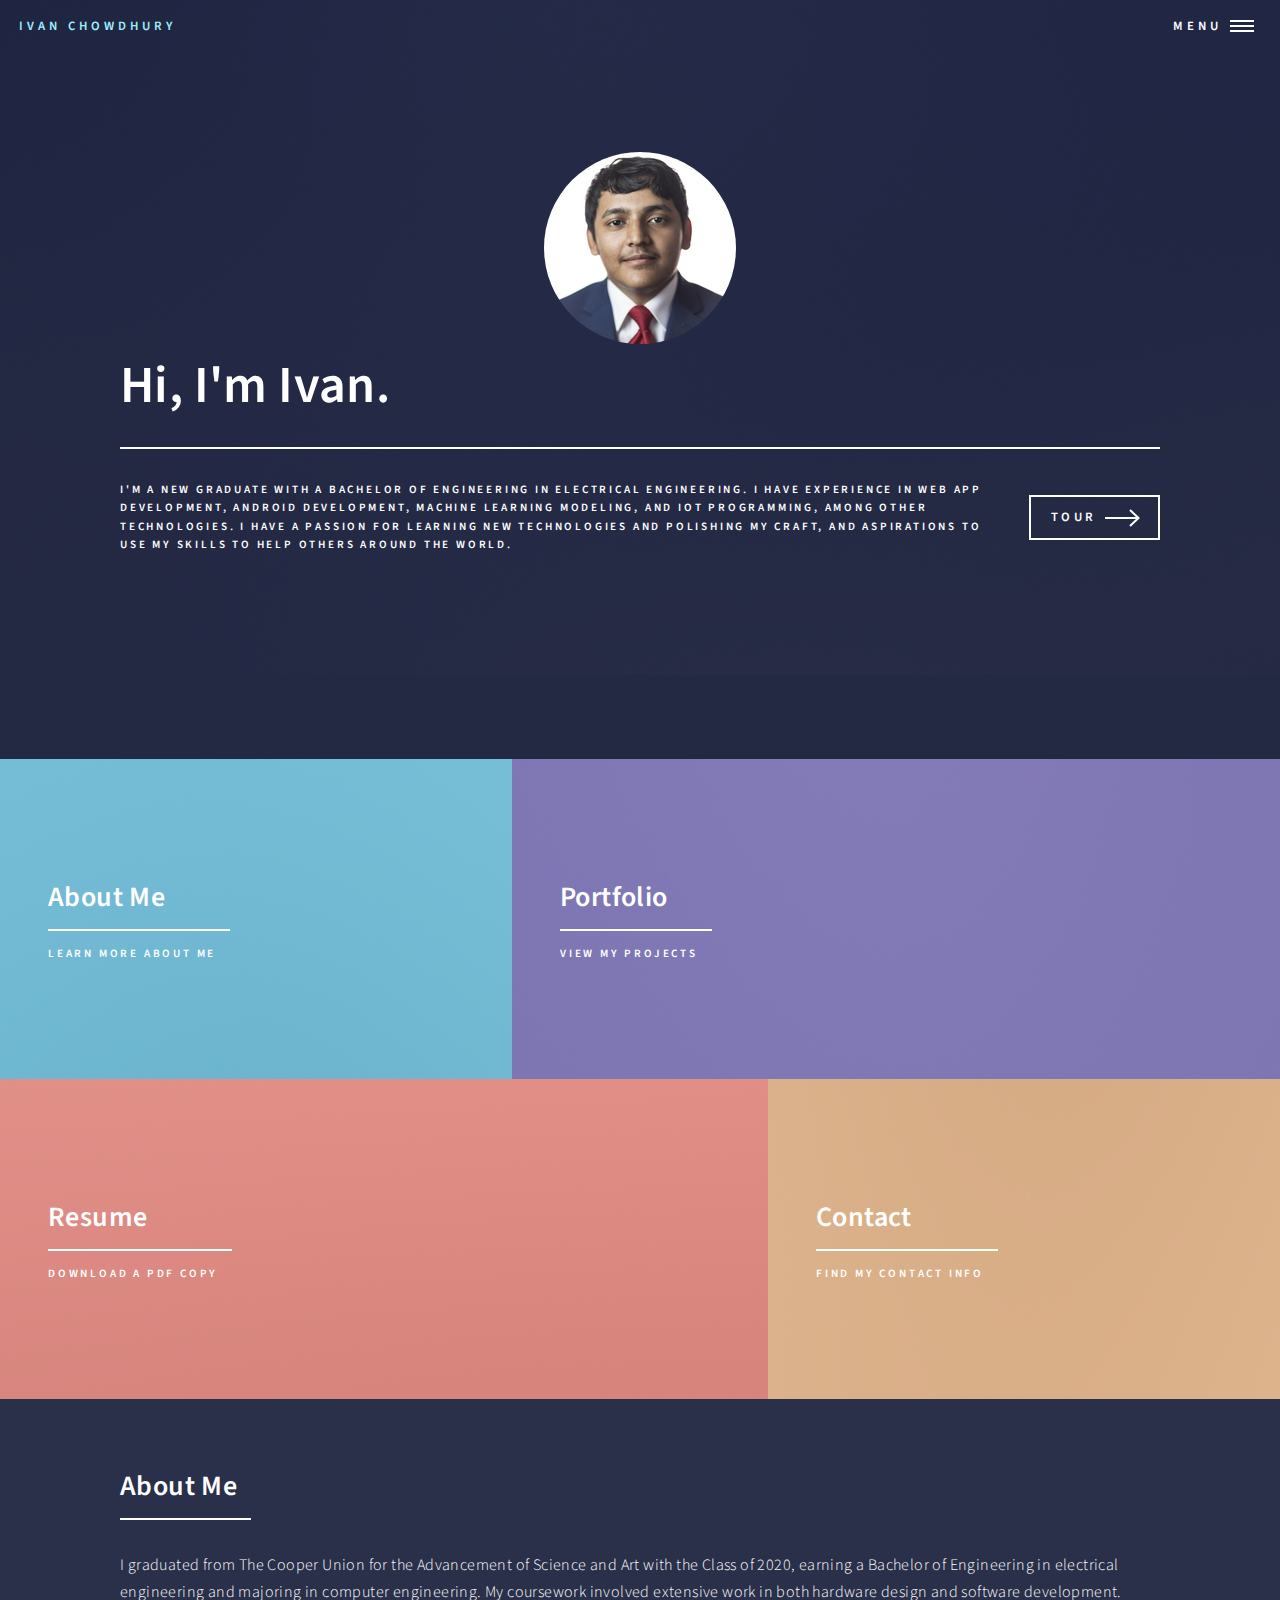
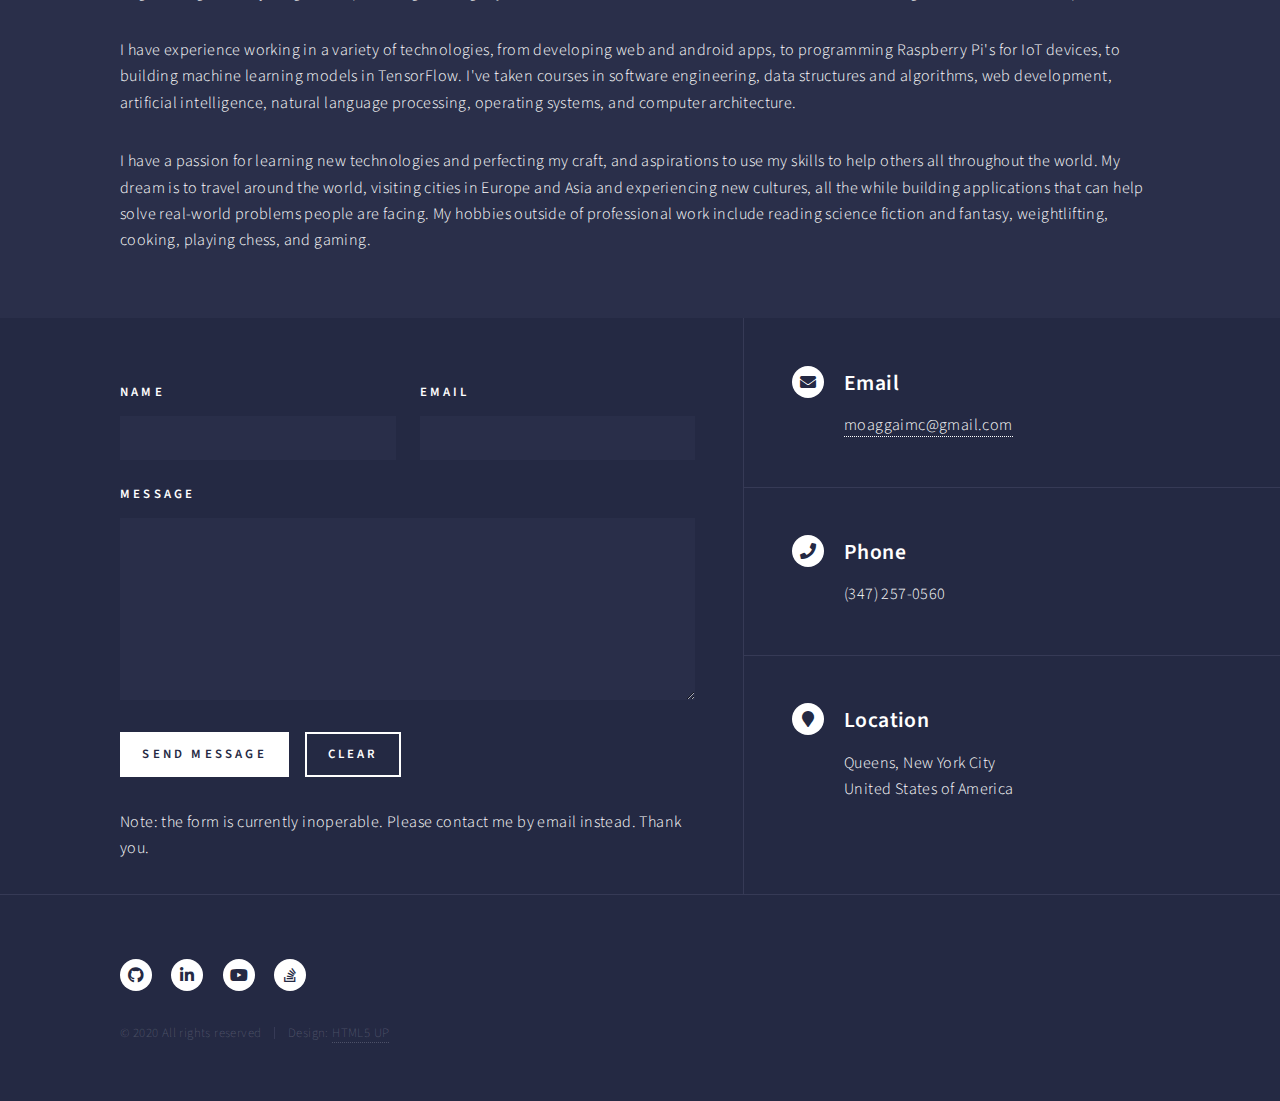
==== commit 73af7113: "changed icons" ====
--- a/index.html
+++ b/index.html
@@ -5,7 +5,7 @@
 		<meta charset="utf-8" />
 		<meta name="viewport" content="width=device-width, initial-scale=1, user-scalable=no" />
 		<link rel="stylesheet" href="assets/css/main.css" />
-		<link rel="shortcut icon" type="image/x-icon" href="favicon.ico" />
+		<link rel="shortcut icon" type="image/x-icon" href="/assets/icons/favicon.ico" />
 		<noscript><link rel="stylesheet" href="assets/css/noscript.css" /></noscript>
 	</head>
 	<body class="is-preload">
@@ -102,7 +102,7 @@
 									</header>
 									<p>I graduated from The Cooper Union for the Advancement of Science and Art with the Class of 2020, earning a Bachelor of Engineering in electrical engineering and majoring in computer engineering. My coursework involved extensive work in both hardware design and software development.</p>
 									<p>I have experience working in a variety of technologies, from developing web and android apps, to programming Raspberry Pi's for IoT devices, to building machine learning models in TensorFlow. I've taken courses in software engineering, data structures and algorithms, web development, artificial intelligence, natural language processing, operating systems, and computer architecture.</p>
-									<p>I have a passion for learning new technologies and perfecting my craft, and aspirations to use my skills to help others all throughout the world. My dream is to travel around the world, visiting cities in Europe and Asia and experiencing new cultures, all the while building applications that can help solve real-world problems faced there. My hobbies outside of professional work include reading science fiction and fantasy, weightlifting, cooking, playing chess, and gaming.</p>
+									<p>I have a passion for learning new technologies and perfecting my craft, and aspirations to use my skills to help others all throughout the world. My dream is to travel around the world, visiting cities in Europe and Asia and experiencing new cultures, all the while building applications that can help solve real-world problems people are facing. My hobbies outside of professional work include reading science fiction and fantasy, weightlifting, cooking, playing chess, and gaming.</p>
 								</div>
 							</section>
 
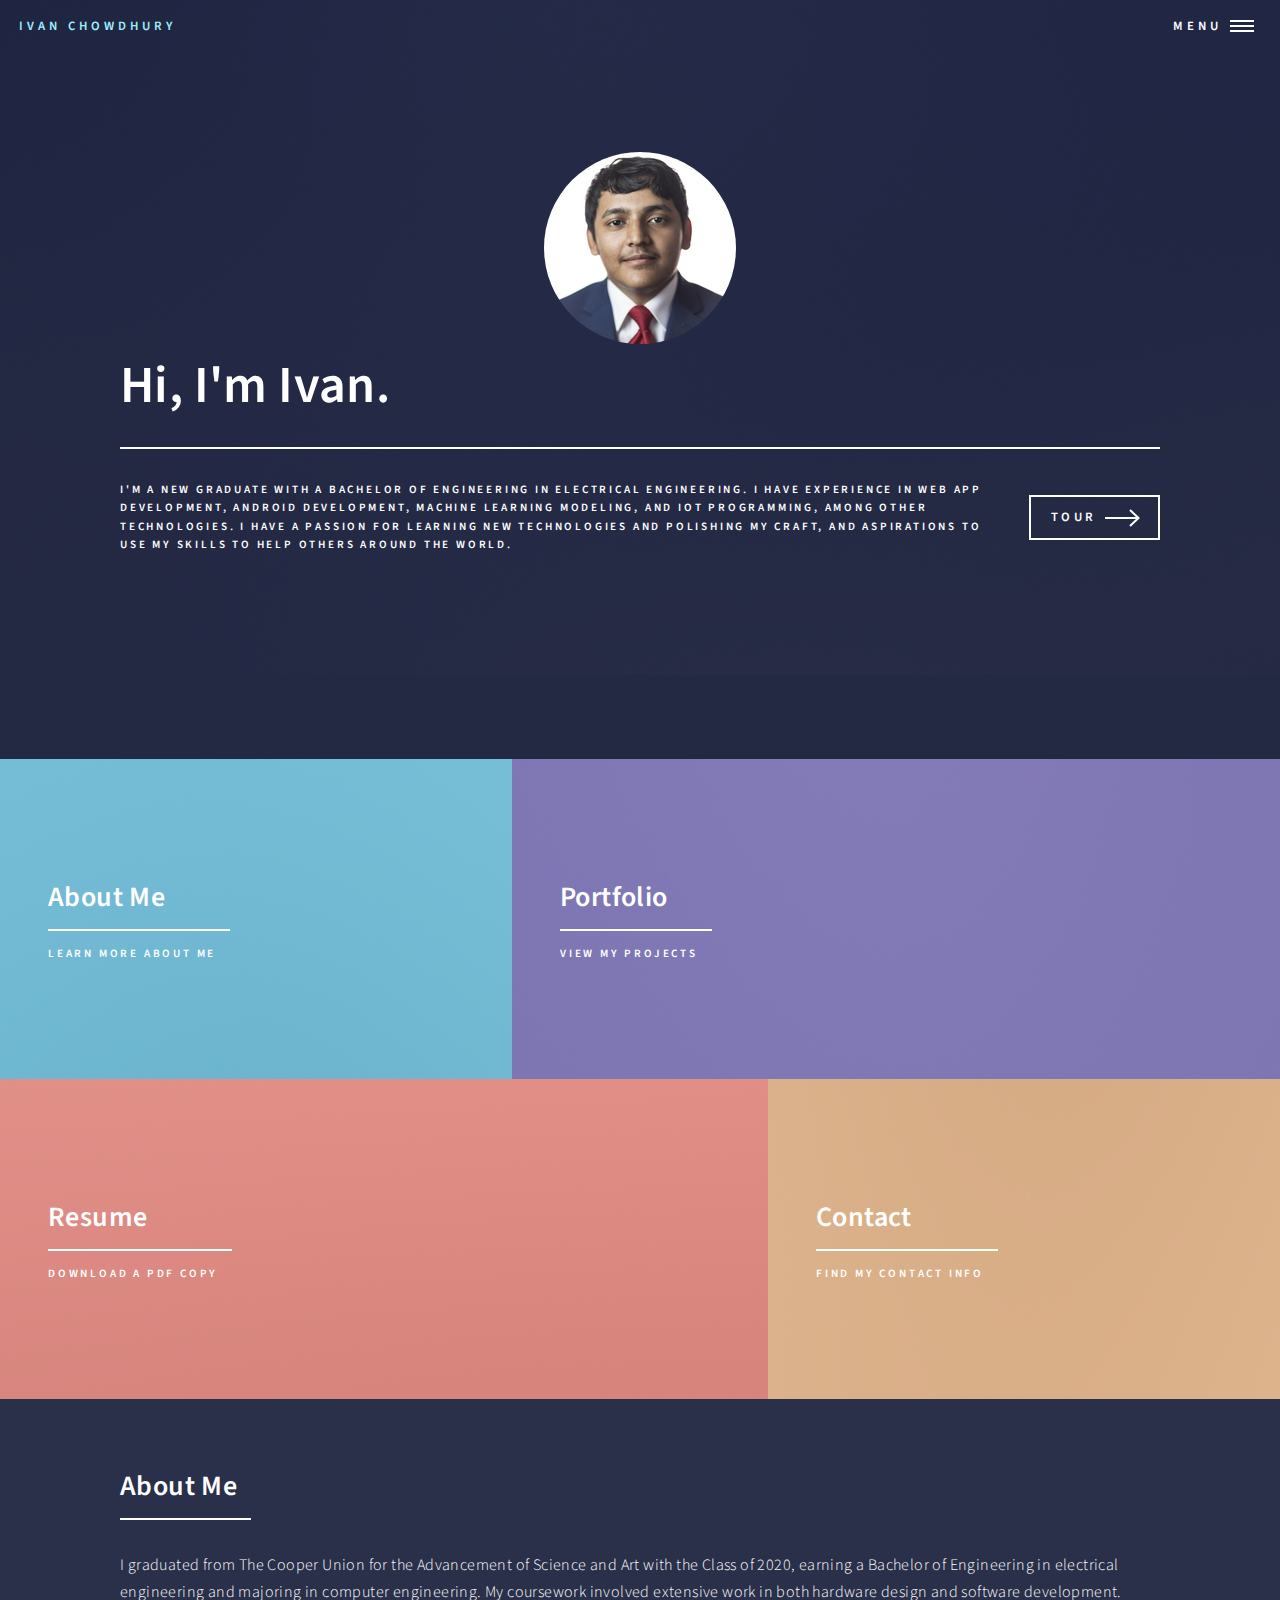
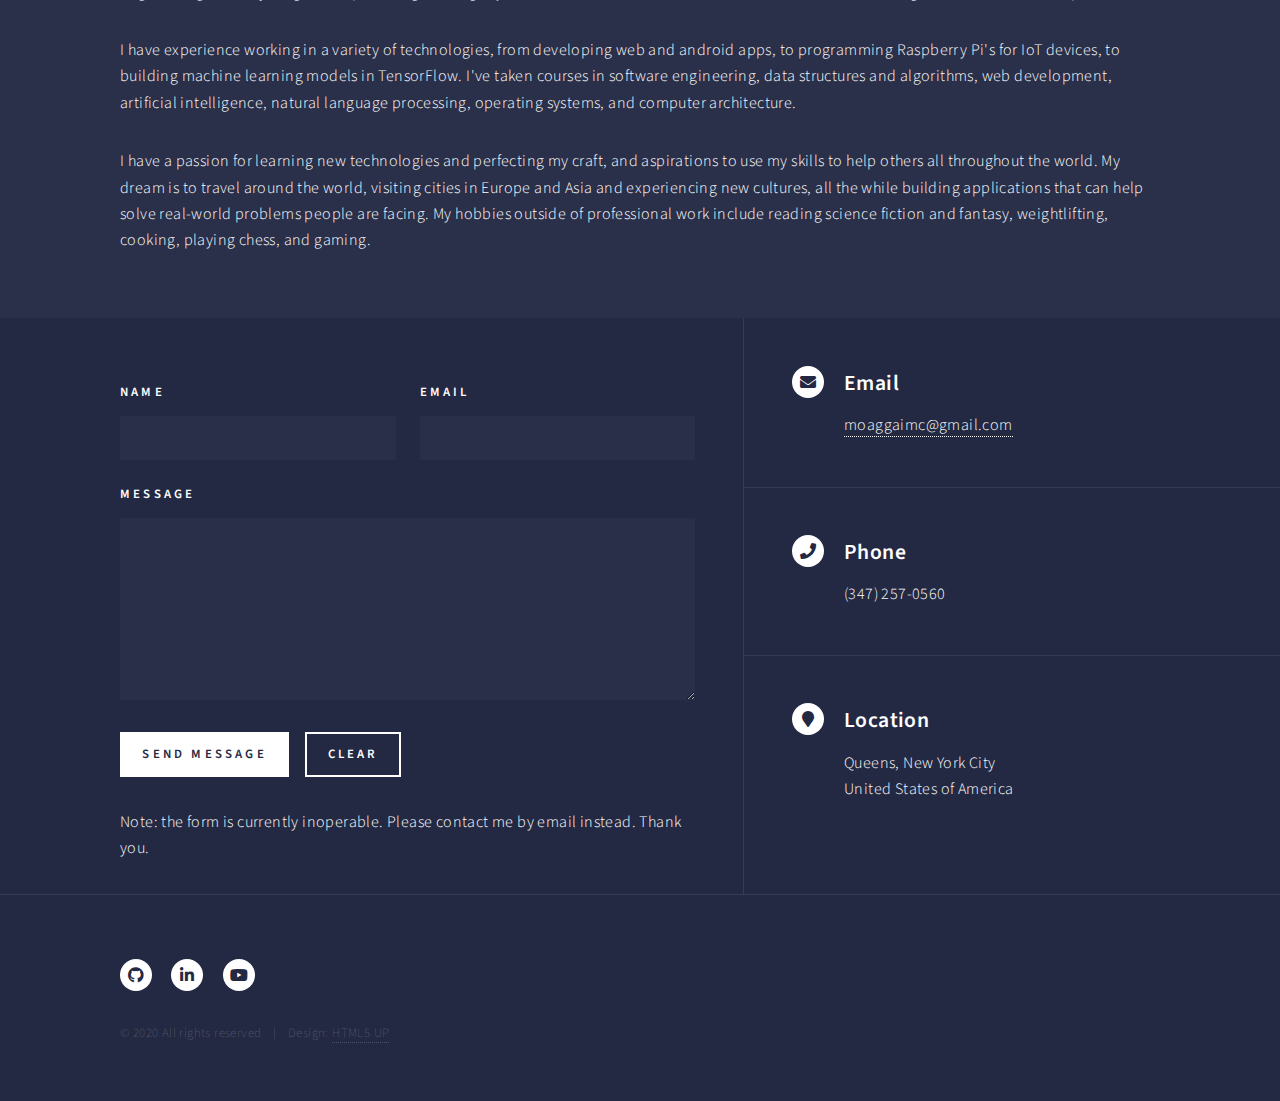
==== commit 96939a6c: "updated portfolio" ====
--- a/index.html
+++ b/index.html
@@ -170,7 +170,7 @@
 								<li><a href="https://github.com/IChowdhury01" target="_blank" rel="noopener noreferrer" class="icon brands alt fa-github"><span class="label">GitHub</span></a></li>
 								<li><a href="https://www.linkedin.com/in/ivanchowdhury/" target="_blank" rel="noopener noreferrer" class="icon brands alt fa-linkedin-in"><span class="label">LinkedIn</span></a></li>
 								<li><a href="https://www.youtube.com/channel/UCZzogP7VZBRBeinu2QuJjXg" target="_blank" rel="noopener noreferrer" class="icon brands alt fa-youtube"><span class="label">YouTube</span></a></li>
-								<li><a href="https://stackoverflow.com/users/9143936/ivan-c" target="_blank" rel="noopener noreferrer" class="icon brands alt fa-stack-overflow"><span class="label">StackOverflow</span></a></li>
+								<!-- <li><a href="https://stackoverflow.com/users/9143936/ivan-c" target="_blank" rel="noopener noreferrer" class="icon brands alt fa-stack-overflow"><span class="label">StackOverflow</span></a></li> -->
 							</ul>
 							<ul class="copyright">
 								<li>&copy; 2020 All rights reserved</li><li>Design: <a href="https://html5up.net" target="_blank" rel="noopener noreferrer">HTML5 UP</a></li>
--- a/assets/css/main.css
+++ b/assets/css/main.css
@@ -3625,6 +3625,28 @@
 			border-bottom: solid 1px rgba(212, 212, 255, 0.1);
 		}
 
+/* Embedded Videos*/
+	.videoContainer {
+	width: 100vw; /*now it is 100% of viewport (window) width.*/
+	display: inline-block;
+	position: relative;
+  }
+
+	.videoContainer::after {
+	padding-top: 56.25%; /* 16:9 ratio - divide height by width and multiply by 100 */
+	display: block;
+	content: '';
+  }
+  
+    .videoContainer>iframe{
+	display:block;
+	width:100%;
+	height:100%;
+	position:absolute;
+	top:0;
+	left:0;
+  }
+
 /* Contact */
 
 	#contact {
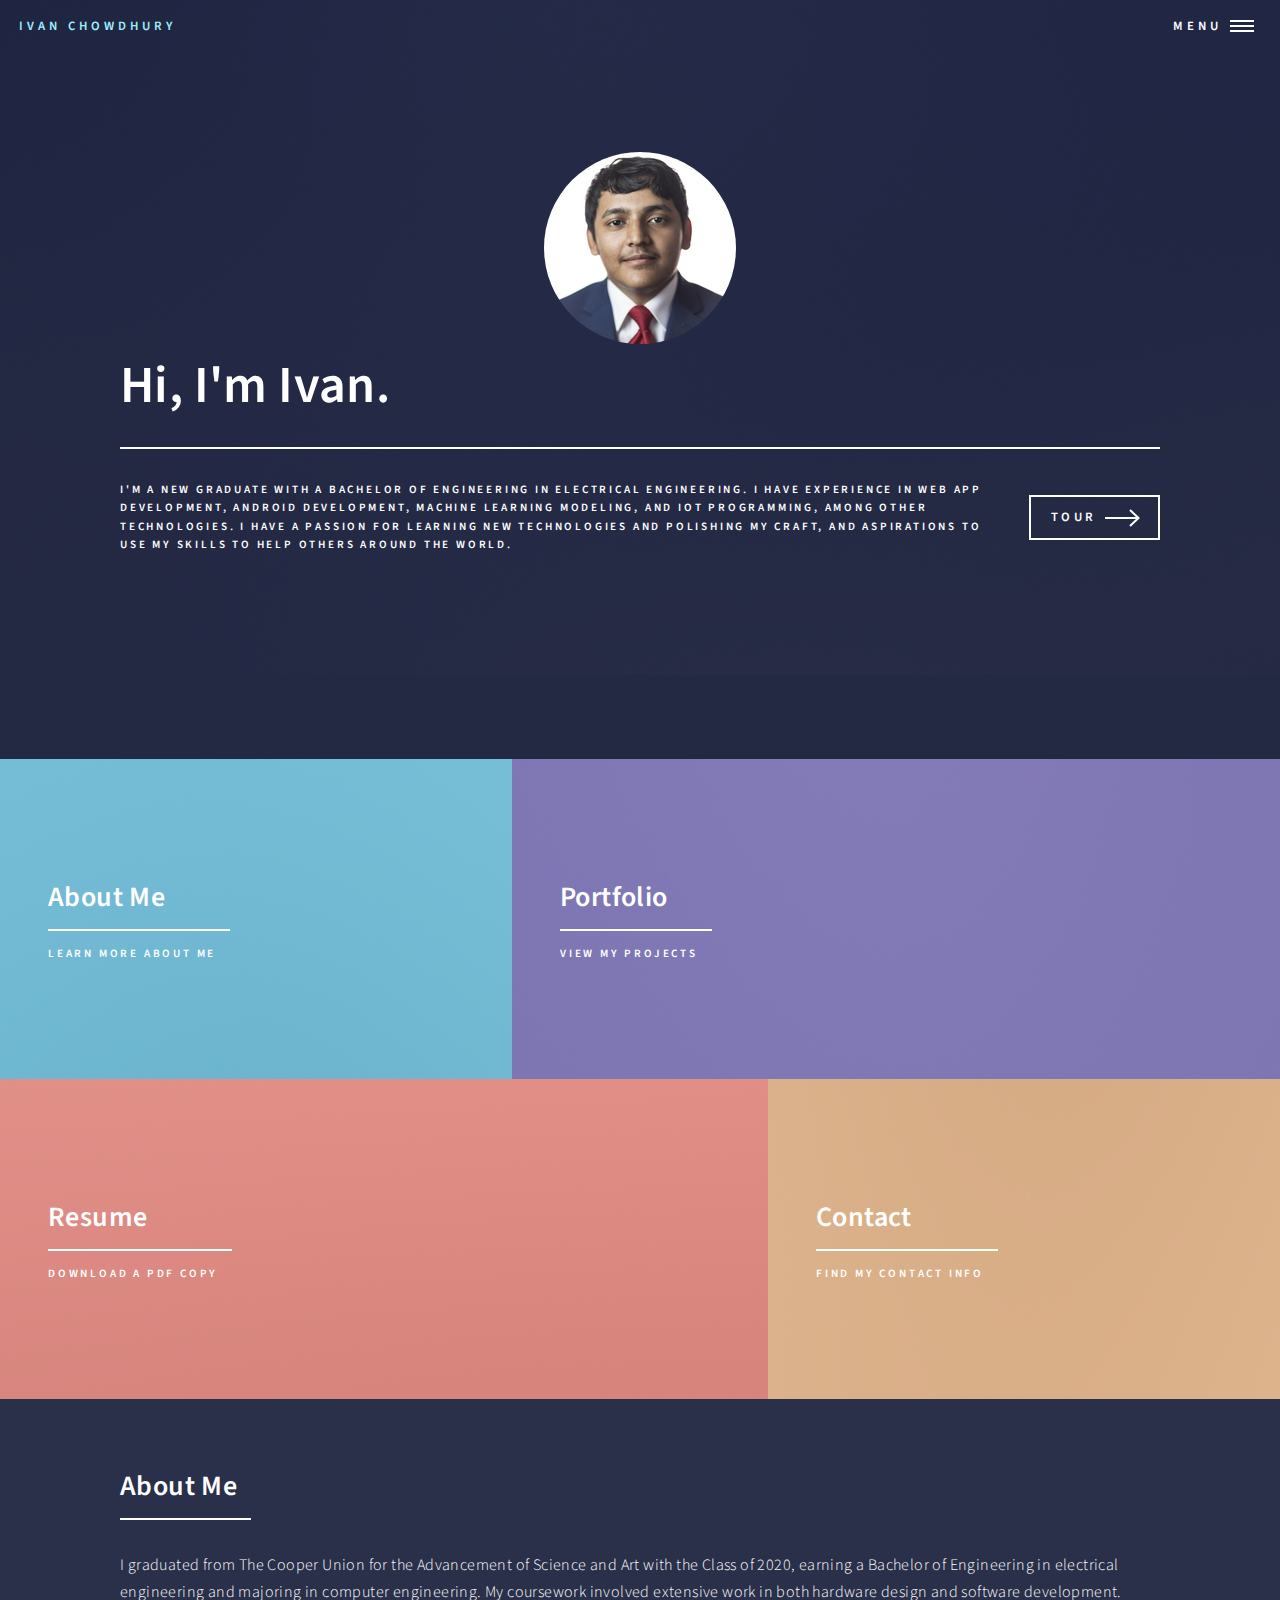
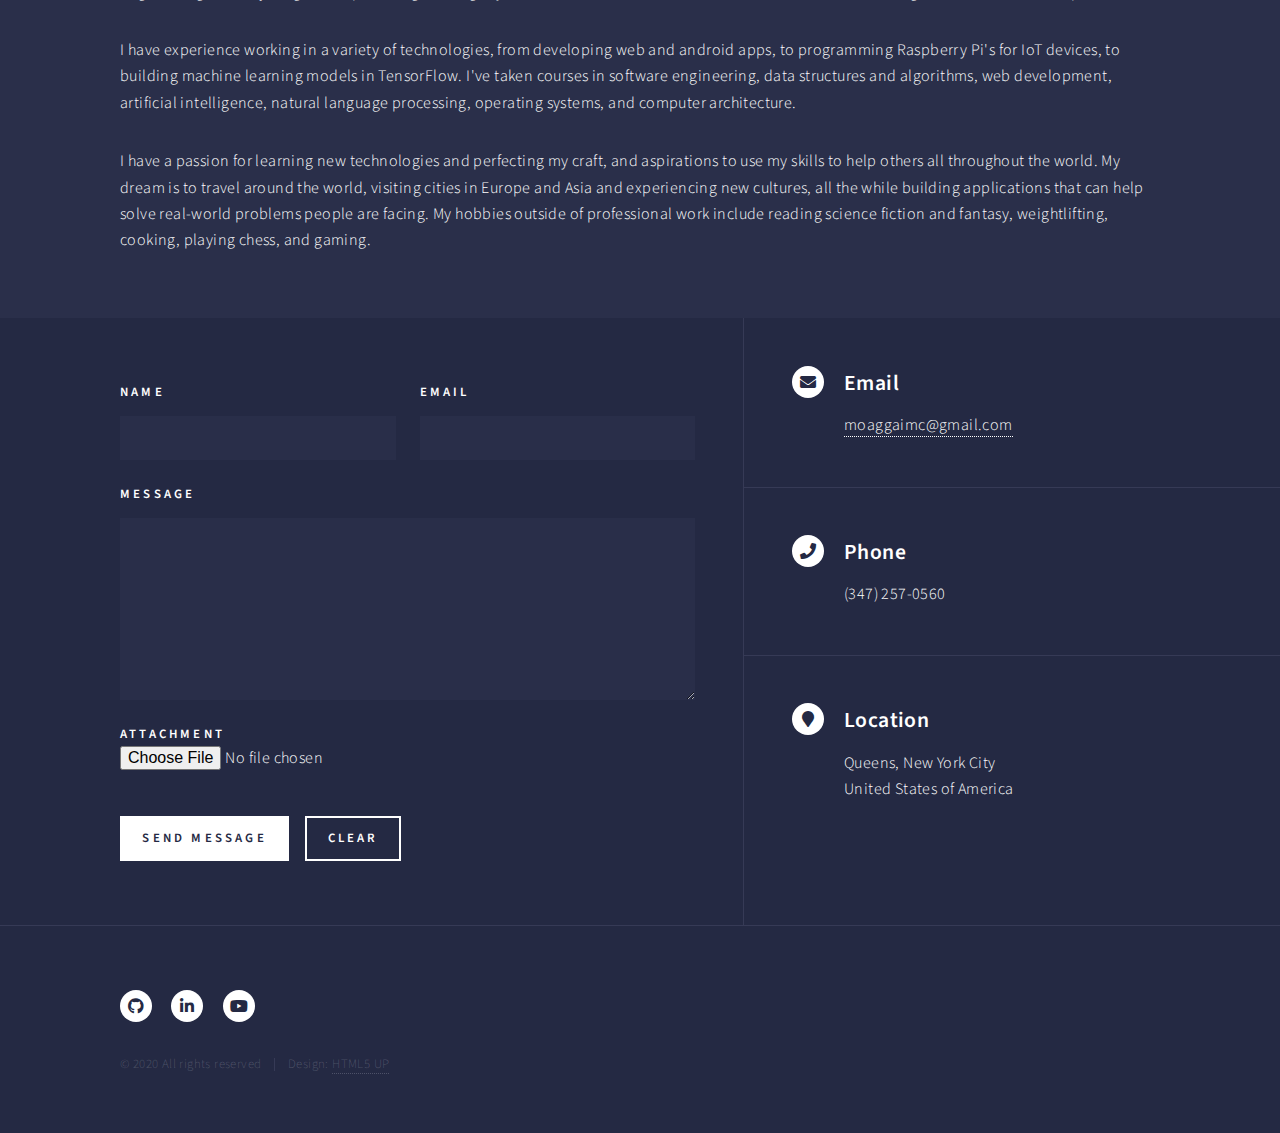
==== commit 09bb6687: "fixed forms" ====
--- a/index.html
+++ b/index.html
@@ -112,7 +112,8 @@
 					<section id="contact">
 						<div class="inner">
 							<section>
-								<form action="/assets/form.php/" method="post" class="ajax">
+								<!-- <form action="/assets/form.php/" method="post" class="ajax"> -->
+								<form action="https://formspree.io/f/xqkgnypr" method="post" target="_blank" enctype="multipart/form-data">	
 									<div class="fields">
 										<div class="field half">
 											<label for="name">Name</label>
@@ -126,15 +127,18 @@
 											<label for="message">Message</label>
 											<textarea name="message" id="message" rows="6"></textarea>
 										</div>
+										<div class="field half">
+											<label for="attachment">
+												Attachment
+												<input type="file" name="upload">
+											</label>
+										</div>
 									</div>
 									<ul class="actions">
 										<li><input type="submit" value="Send Message" class="primary"/></li>
 										<li><input type="reset" value="Clear" /></li>
 									</ul>
 								</form>
-								<div>
-									Note: the form is currently inoperable. Please contact me by email instead. Thank you.
-								</div>
 							</section>
 							<section class="split">
 								<section>
--- a/assets/css/main.css
+++ b/assets/css/main.css
@@ -2212,6 +2212,16 @@
 
 			}
 
+	.imagectr {
+		display: flex;
+		align-items: center;
+		justify-content: center;
+		border-bottom: grey;
+	}
+	.imagectr img {
+		max-width: 100%;
+		height: auto;
+	}
 /* List */
 
 	ol {
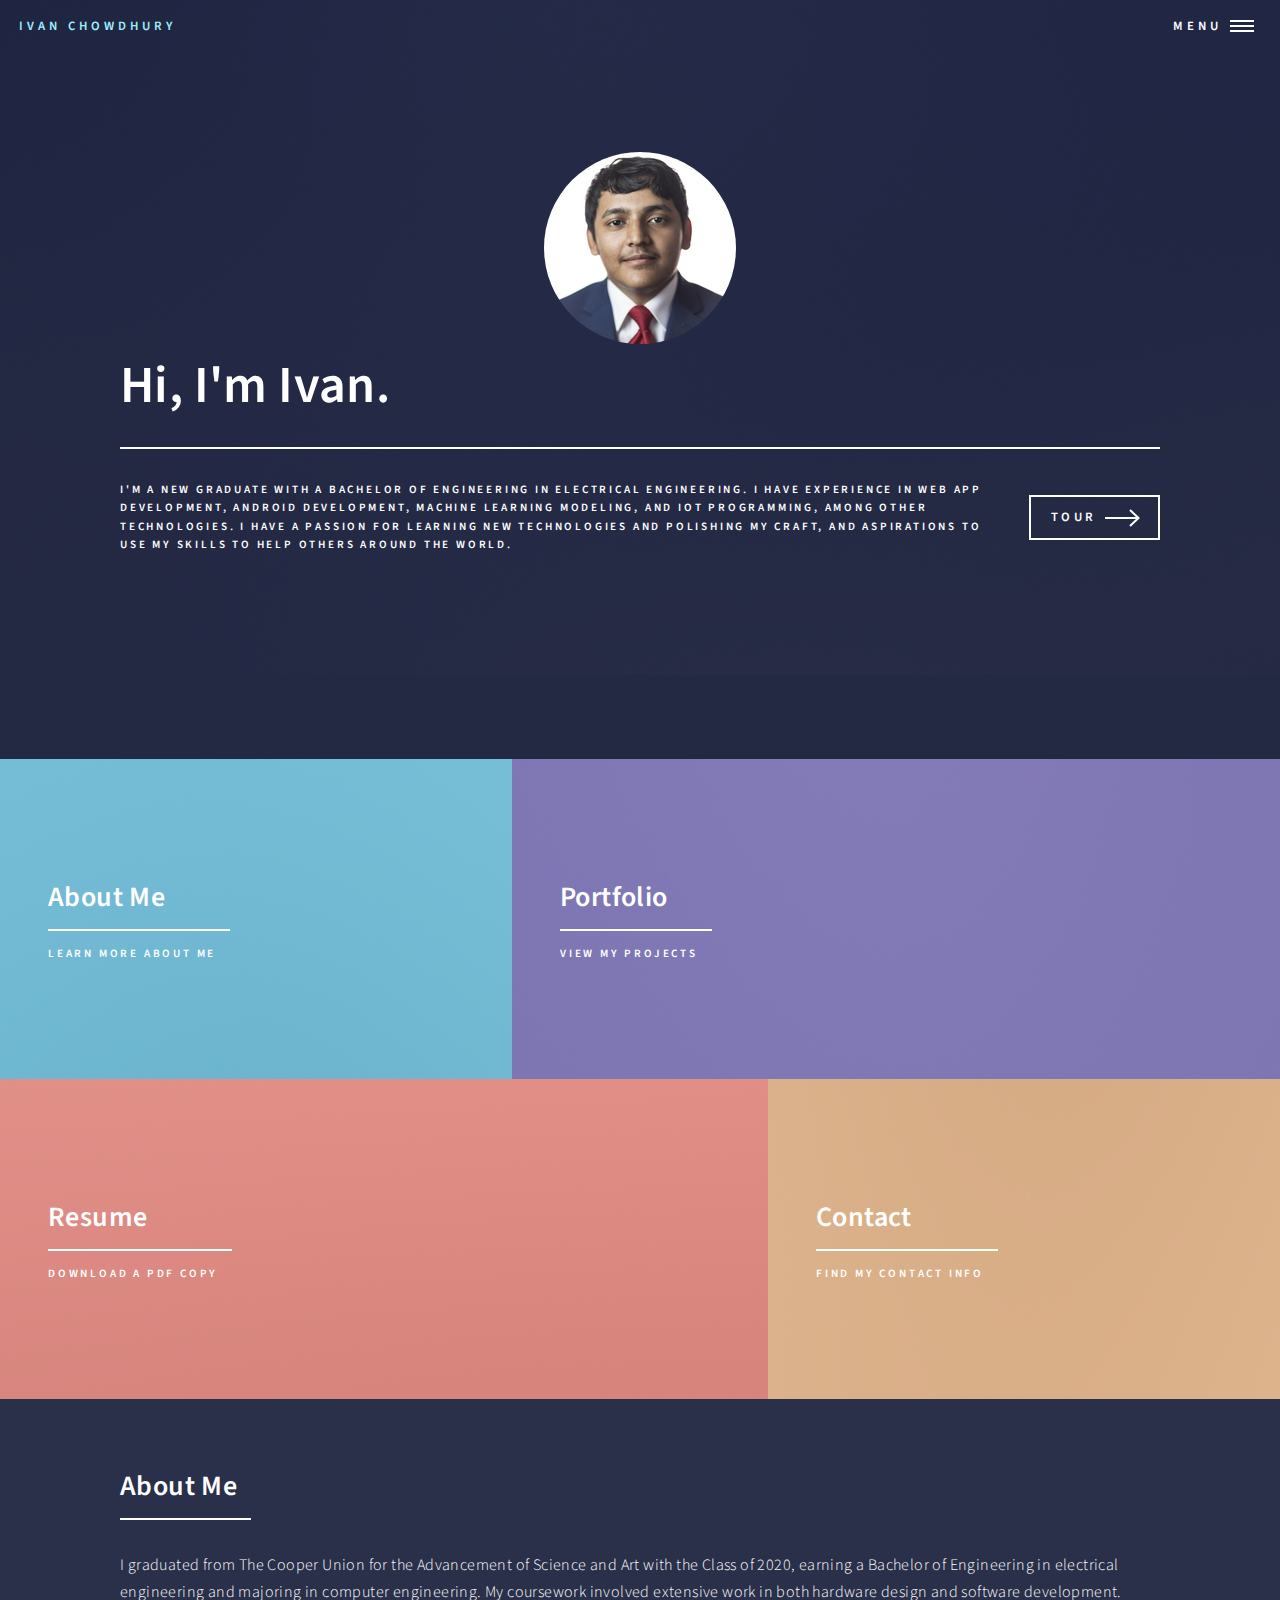
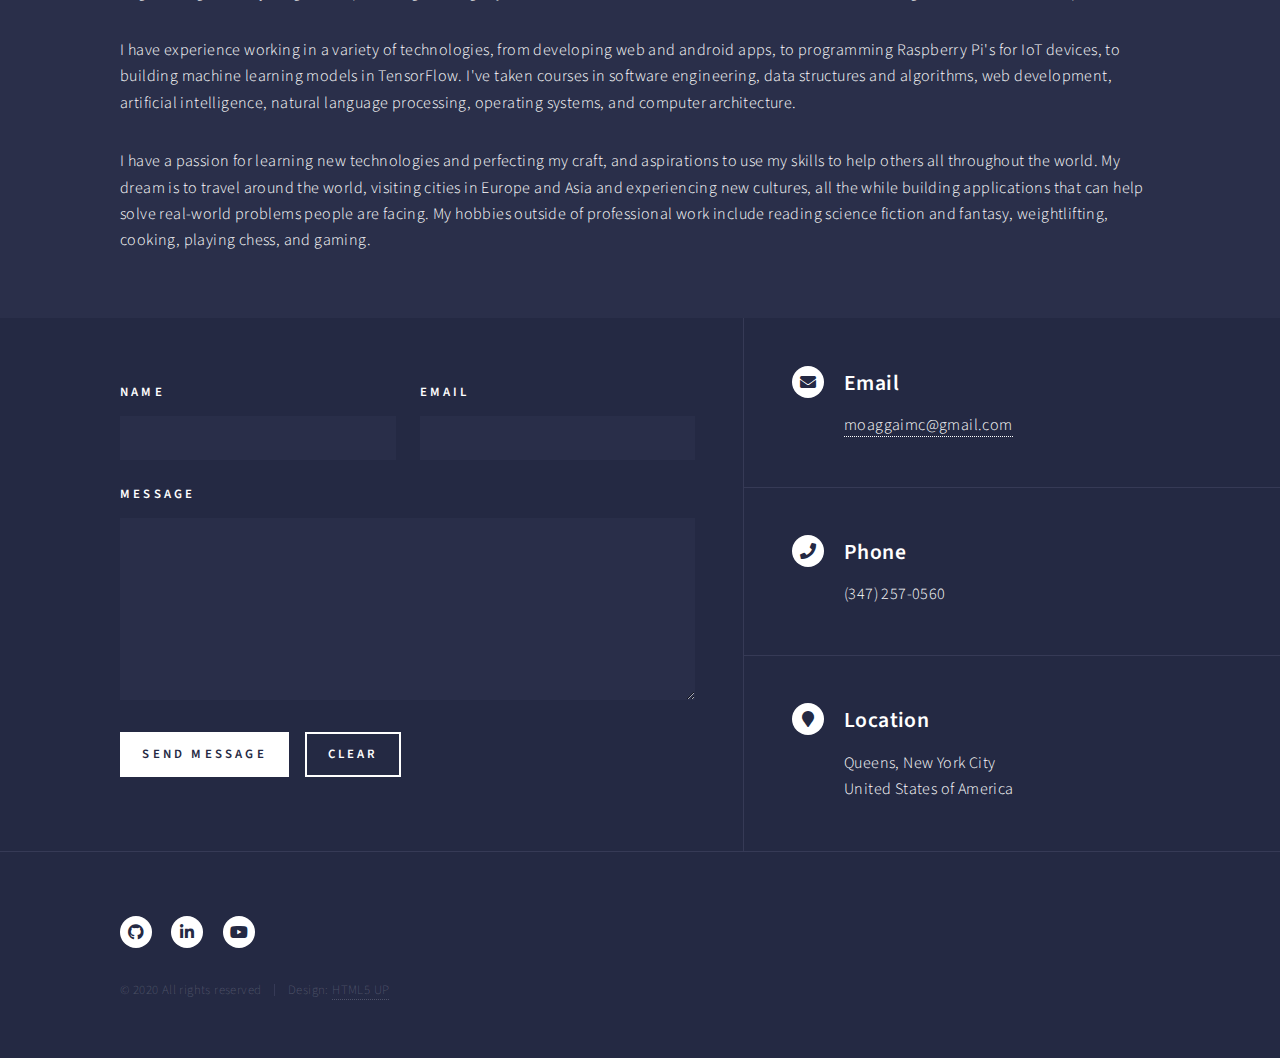
==== commit 8c615501: "fixed forms" ====
--- a/index.html
+++ b/index.html
@@ -112,26 +112,19 @@
 					<section id="contact">
 						<div class="inner">
 							<section>
-								<!-- <form action="/assets/form.php/" method="post" class="ajax"> -->
-								<form action="https://formspree.io/f/xqkgnypr" method="post" target="_blank" enctype="multipart/form-data">	
+								<form action="https://formspree.io/f/xqkgnypr" method="post">	
 									<div class="fields">
 										<div class="field half">
 											<label for="name">Name</label>
-											<input type="text" name="name" id="name" />
+											<input type="text" name="name" id="name" required/>
 										</div>
 										<div class="field half">
 											<label for="email">Email</label>
-											<input type="text" name="email" id="email" />
+											<input type="text" name="email" id="email" required/>
 										</div>
 										<div class="field">
 											<label for="message">Message</label>
-											<textarea name="message" id="message" rows="6"></textarea>
-										</div>
-										<div class="field half">
-											<label for="attachment">
-												Attachment
-												<input type="file" name="upload">
-											</label>
+											<textarea name="message" id="message" rows="6" required></textarea>
 										</div>
 									</div>
 									<ul class="actions">
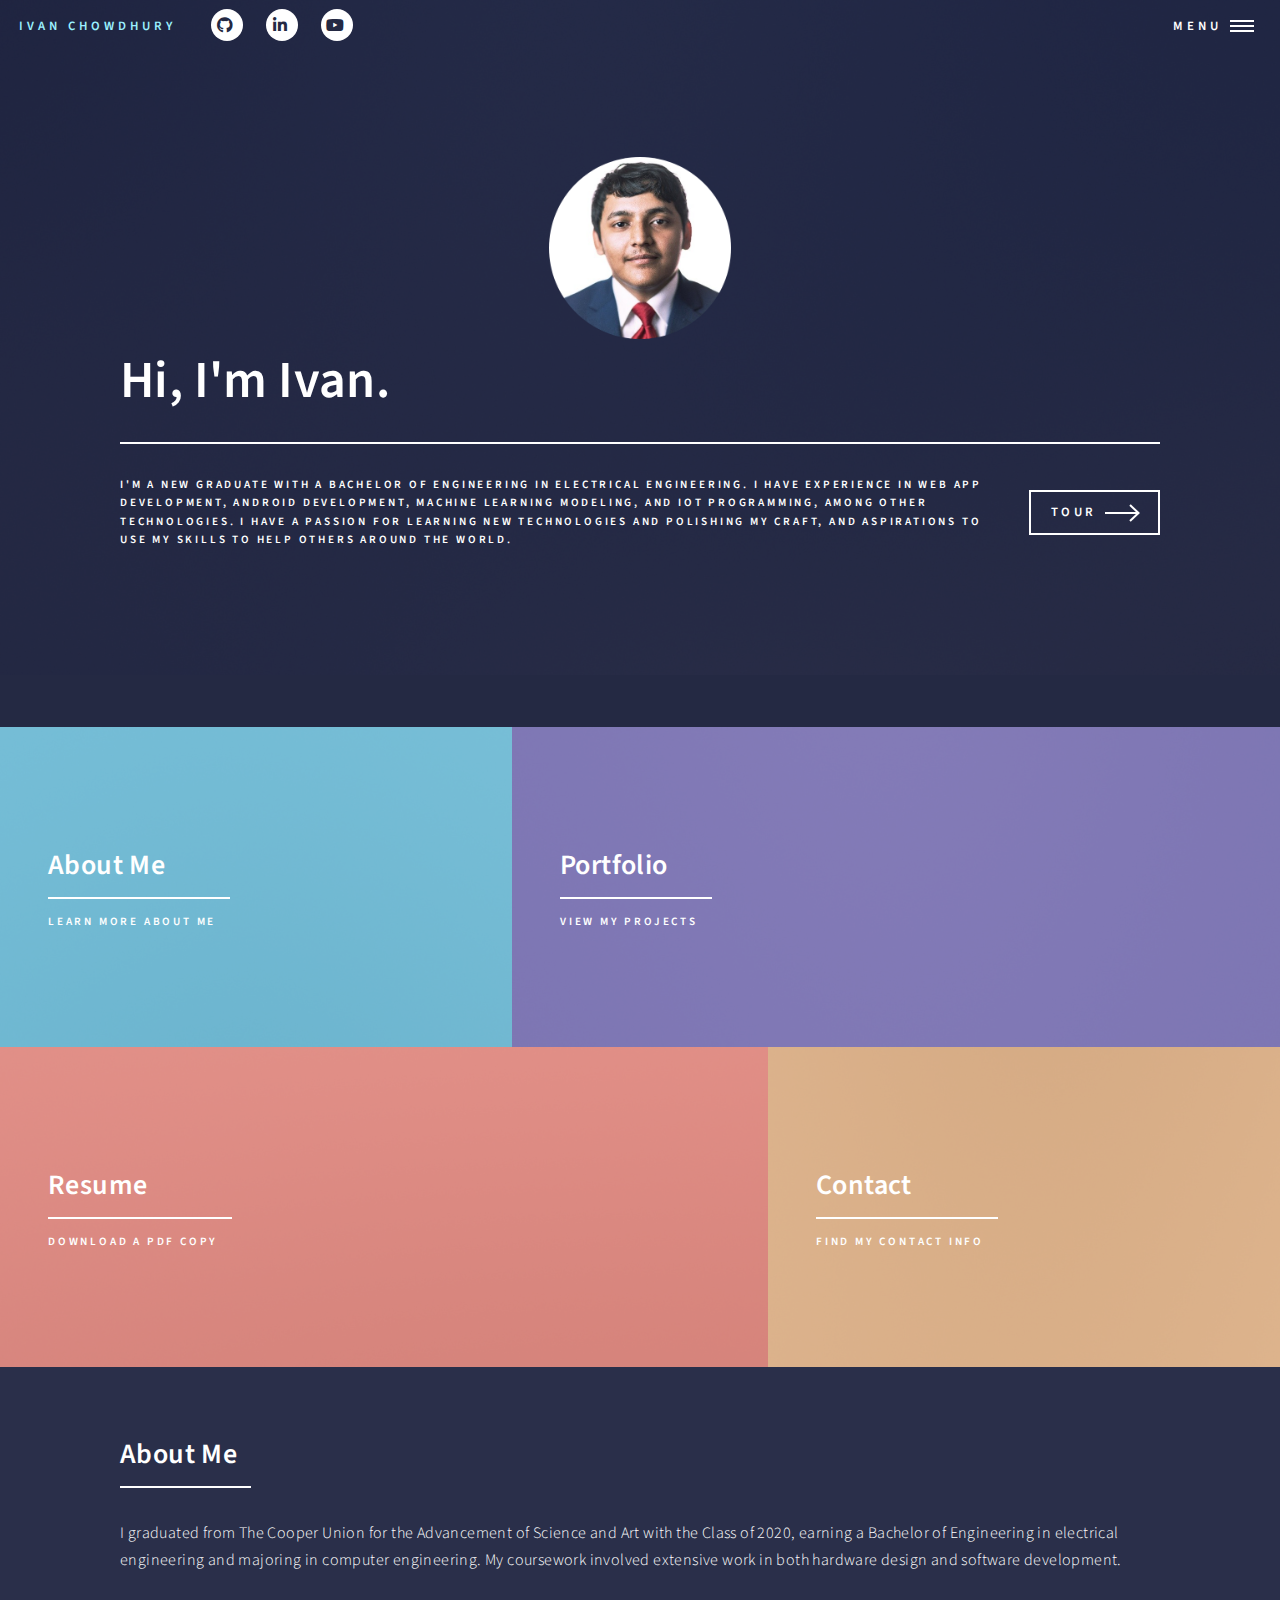
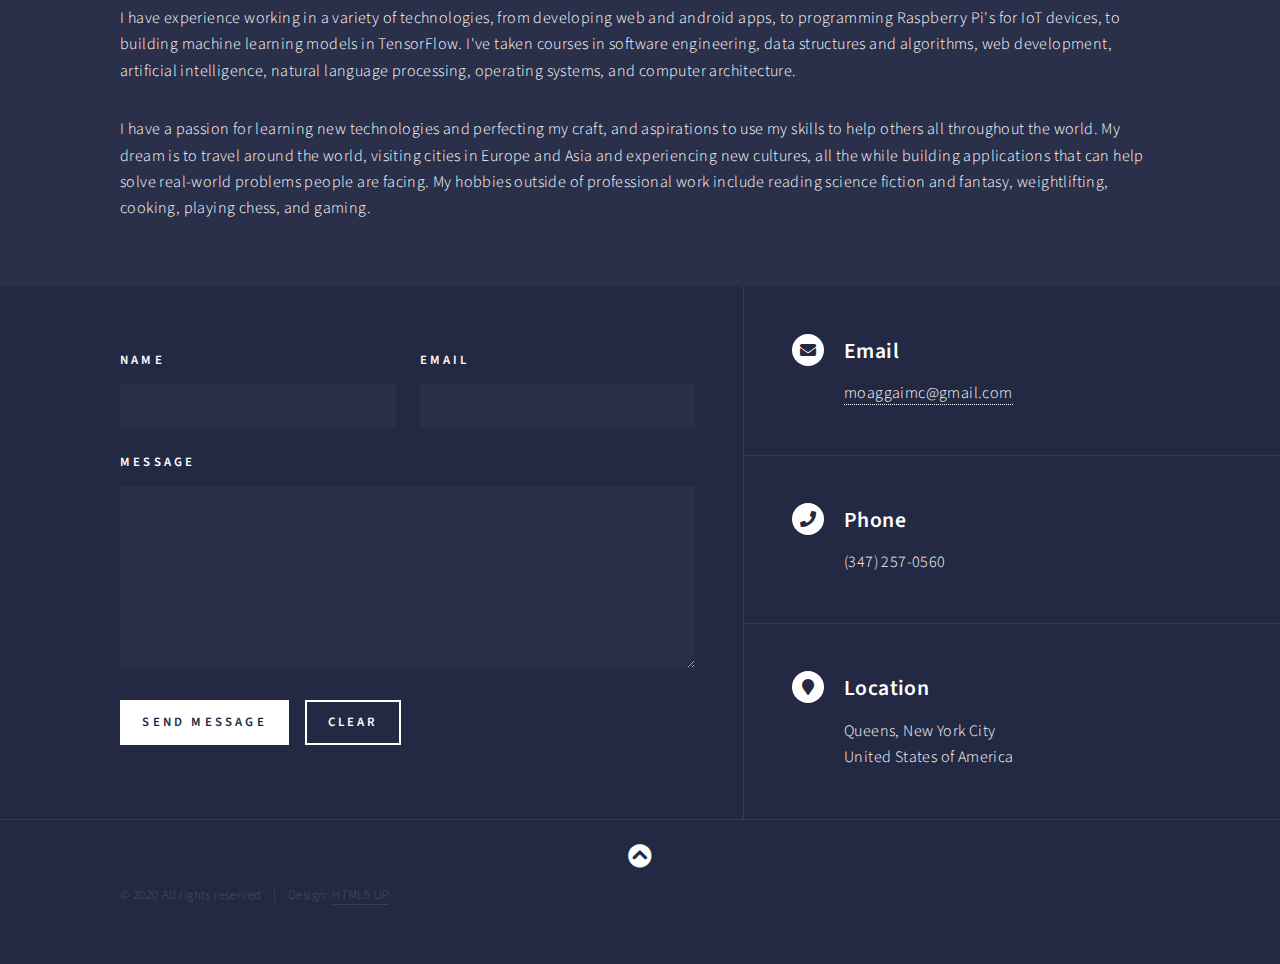
==== commit 6ff2d380: "updated header and footer" ====
--- a/index.html
+++ b/index.html
@@ -16,6 +16,12 @@
 				<!-- Header -->
 					<header id="header" class="alt">
 						<a href="index.html" class="logo">Ivan Chowdhury</a>
+						<ul class="icons" id="socials">
+							<li><a href="https://github.com/IChowdhury01" target="_blank" rel="noopener noreferrer" class="icon brands alt fa-github"><span class="label">GitHub</span></a></li>
+							<li><a href="https://www.linkedin.com/in/ivanchowdhury/" target="_blank" rel="noopener noreferrer" class="icon brands alt fa-linkedin-in"><span class="label">LinkedIn</span></a></li>
+							<li><a href="https://www.youtube.com/channel/UCZzogP7VZBRBeinu2QuJjXg" target="_blank" rel="noopener noreferrer" class="icon brands alt fa-youtube"><span class="label">YouTube</span></a></li>
+							<!-- <li><a href="https://stackoverflow.com/users/9143936/ivan-c" target="_blank" rel="noopener noreferrer" class="icon brands alt fa-stack-overflow"><span class="label">StackOverflow</span></a></li> -->
+						</ul>
 						<nav>
 							<a href="#menu">Menu</a>
 						</nav>
@@ -36,10 +42,10 @@
 				<!-- Banner -->
 					<section id="banner" class="major">
 						<div id="intro" class="inner">
-							<img src="assets/photos/uni-cropped2.png" alt="" id="pfp">
-
-							<header class="major">
-								
+							<div id="pfpbox">
+								<img src="assets/photos/uni-cropped.png" alt="" id="pfp">
+							</div>
+							<header class="major">	
 								<h1>Hi, I'm Ivan.</h1>
 							</header>
 							<div class="content">
@@ -61,7 +67,7 @@
 										<img src="images/pic01.jpg" alt="" />
 									</span>
 									<header class="major">
-										<h3><a href="#two" class="scrolly">About Me</a></h3>
+										<h3><a href="#two" class="link scrolly">About Me</a></h3>
 										<p>Learn more about me</p>
 									</header>
 								</article>
@@ -88,7 +94,7 @@
 										<img src="images/pic04.jpg" alt="" />
 									</span>
 									<header class="major">
-										<h3><a href="#contact" class="scrolly">Contact</a></h3>
+										<h3><a href="#contact" class="link scrolly">Contact</a></h3>
 										<p>Find My Contact Info</p>
 									</header>
 								</article>
@@ -163,12 +169,12 @@
 				<!-- Footer -->
 					<footer id="footer">
 						<div class="inner">
-							<ul class="icons">
-								<li><a href="https://github.com/IChowdhury01" target="_blank" rel="noopener noreferrer" class="icon brands alt fa-github"><span class="label">GitHub</span></a></li>
-								<li><a href="https://www.linkedin.com/in/ivanchowdhury/" target="_blank" rel="noopener noreferrer" class="icon brands alt fa-linkedin-in"><span class="label">LinkedIn</span></a></li>
-								<li><a href="https://www.youtube.com/channel/UCZzogP7VZBRBeinu2QuJjXg" target="_blank" rel="noopener noreferrer" class="icon brands alt fa-youtube"><span class="label">YouTube</span></a></li>
-								<!-- <li><a href="https://stackoverflow.com/users/9143936/ivan-c" target="_blank" rel="noopener noreferrer" class="icon brands alt fa-stack-overflow"><span class="label">StackOverflow</span></a></li> -->
-							</ul>
+							<div id="up-icon-ctr">
+								<ul class = icons>
+									<li><a href="#banner" id="up-icon" class="fas fa-chevron-circle-up fa-3x scrolly"></a></li>
+								</ul>
+							</div>
+
 							<ul class="copyright">
 								<li>&copy; 2020 All rights reserved</li><li>Design: <a href="https://html5up.net" target="_blank" rel="noopener noreferrer">HTML5 UP</a></li>
 							</ul>
--- a/assets/css/main.css
+++ b/assets/css/main.css
@@ -2152,6 +2152,34 @@
 		background-color: #37a6cb;
 	}
 
+	#up-icon-ctr {
+		font-size: 0.5em;
+		display: flex;
+		justify-content: center;
+		padding-bottom: 0em;
+		margin-top: -5em;
+	}
+
+	#up-icon {
+		border-bottom: blue;
+	}
+
+	#socials {
+		padding-left: 1em;
+	}
+
+	@media screen and (max-width: 480px) {
+		#socials {
+			padding-left: 0.5em;
+		}
+	}
+
+	@media screen and (max-width: 360px) {
+		#socials {
+			padding-left: 0em;
+		}
+	}
+
 /* Image */
 
 	.image {
@@ -2222,6 +2250,9 @@
 		max-width: 100%;
 		height: auto;
 	}
+
+
+	
 /* List */
 
 	ol {
@@ -3378,12 +3409,38 @@
 		}
 
 /* Banner */
-
+	
+	#pfpbox {
+		display: flex;
+		justify-content: center;
+	}
 	#pfp {
-		display: block;
-		margin: auto;
-	}
-
+		max-width: 17.5%;
+    	height: auto;
+		width: auto\9; /* for ie8 support */
+	}
+	
+	@media screen and (max-width: 1024px) {
+		#pfp {
+			max-width: 25%;
+		}
+	}
+
+	@media screen and (max-width: 768px) {
+		#pfp {
+			max-width: 30%;
+		}
+	}
+	
+
+
+	@media screen and (max-width: 480px) {
+		#pfp {
+			max-width: 50%;
+			margin-bottom: 2em;
+		}
+	}
+	
 	#intro {
 		margin-top: 1em;
 	}
@@ -3406,12 +3463,11 @@
 		border-bottom: 0 !important;
 		cursor: default;
 		height: 60vh;
-		margin-bottom: -3.25em;
+		margin-bottom: 0em;
 		max-height: 32em;
 		min-height: 22em;
 		position: relative;
 		top: -3.25em;
-		margin-bottom: 2em;
 	}
 
 		#banner:after {
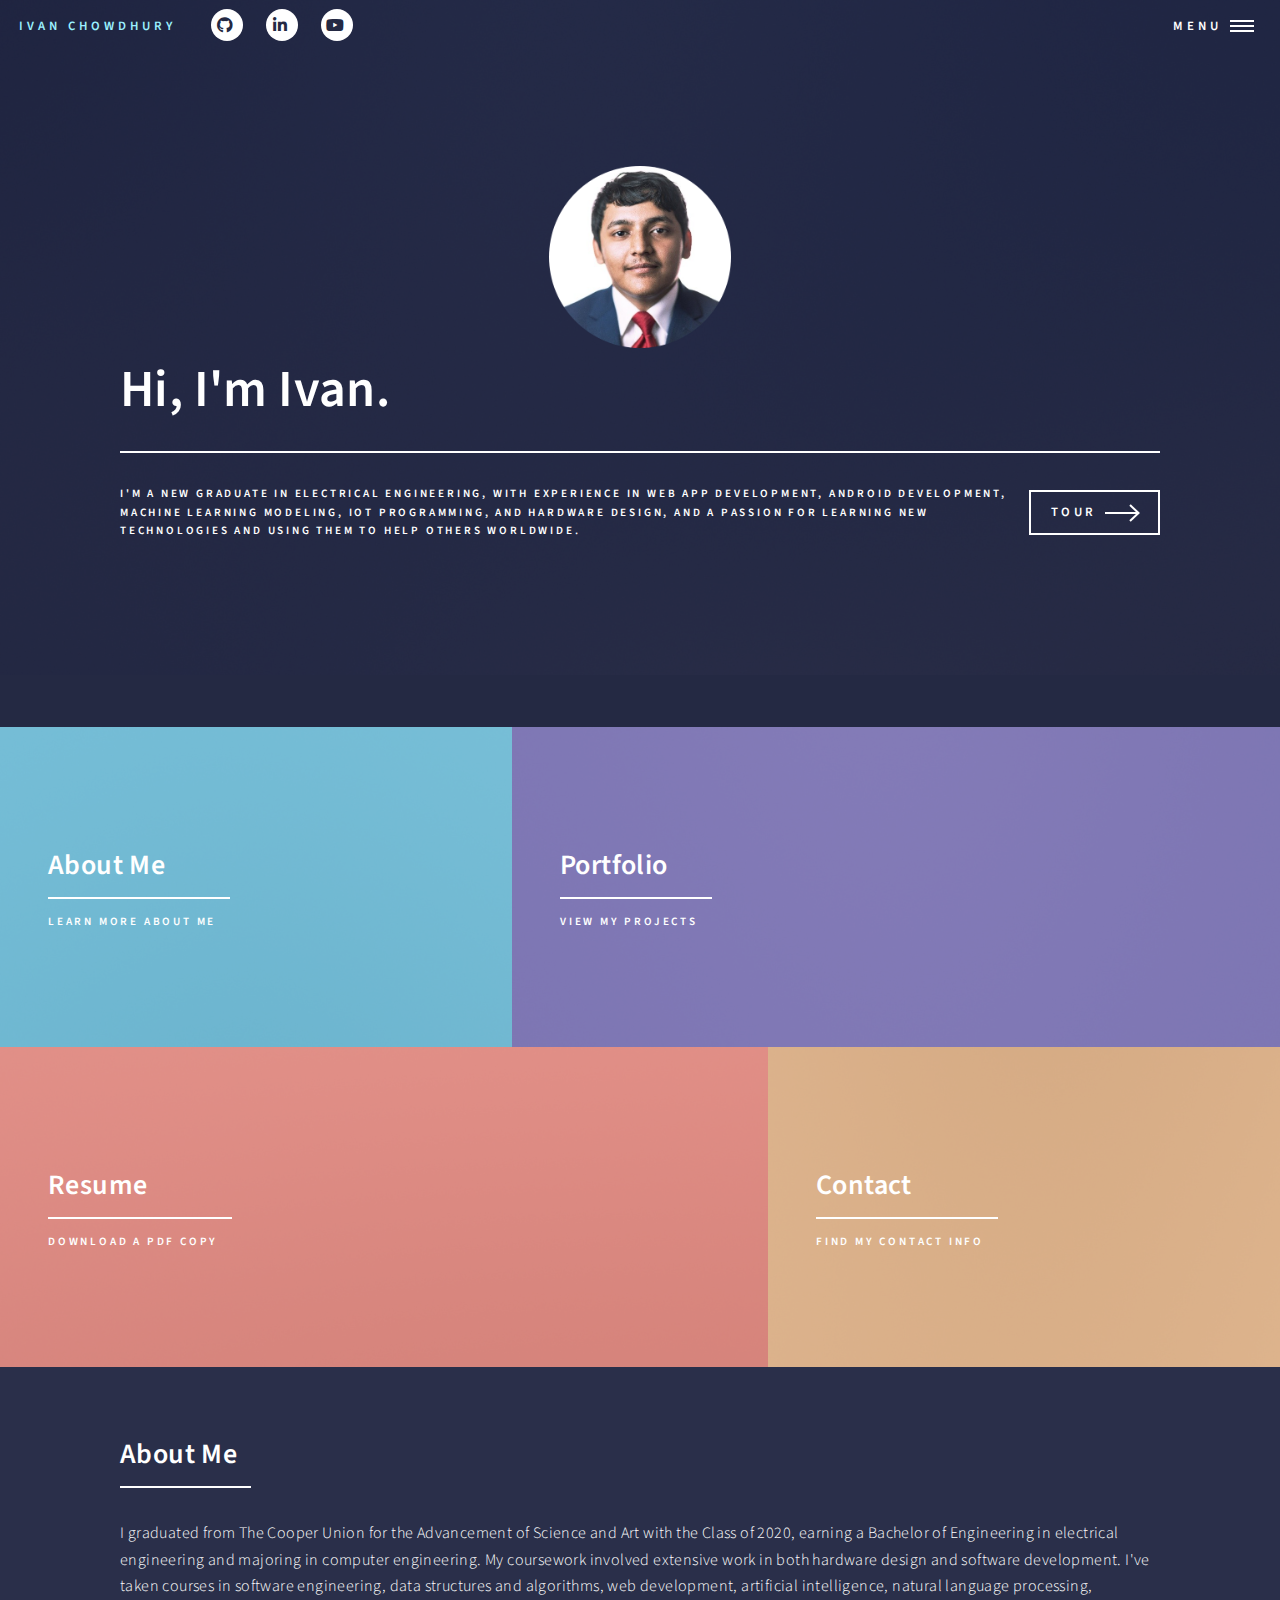
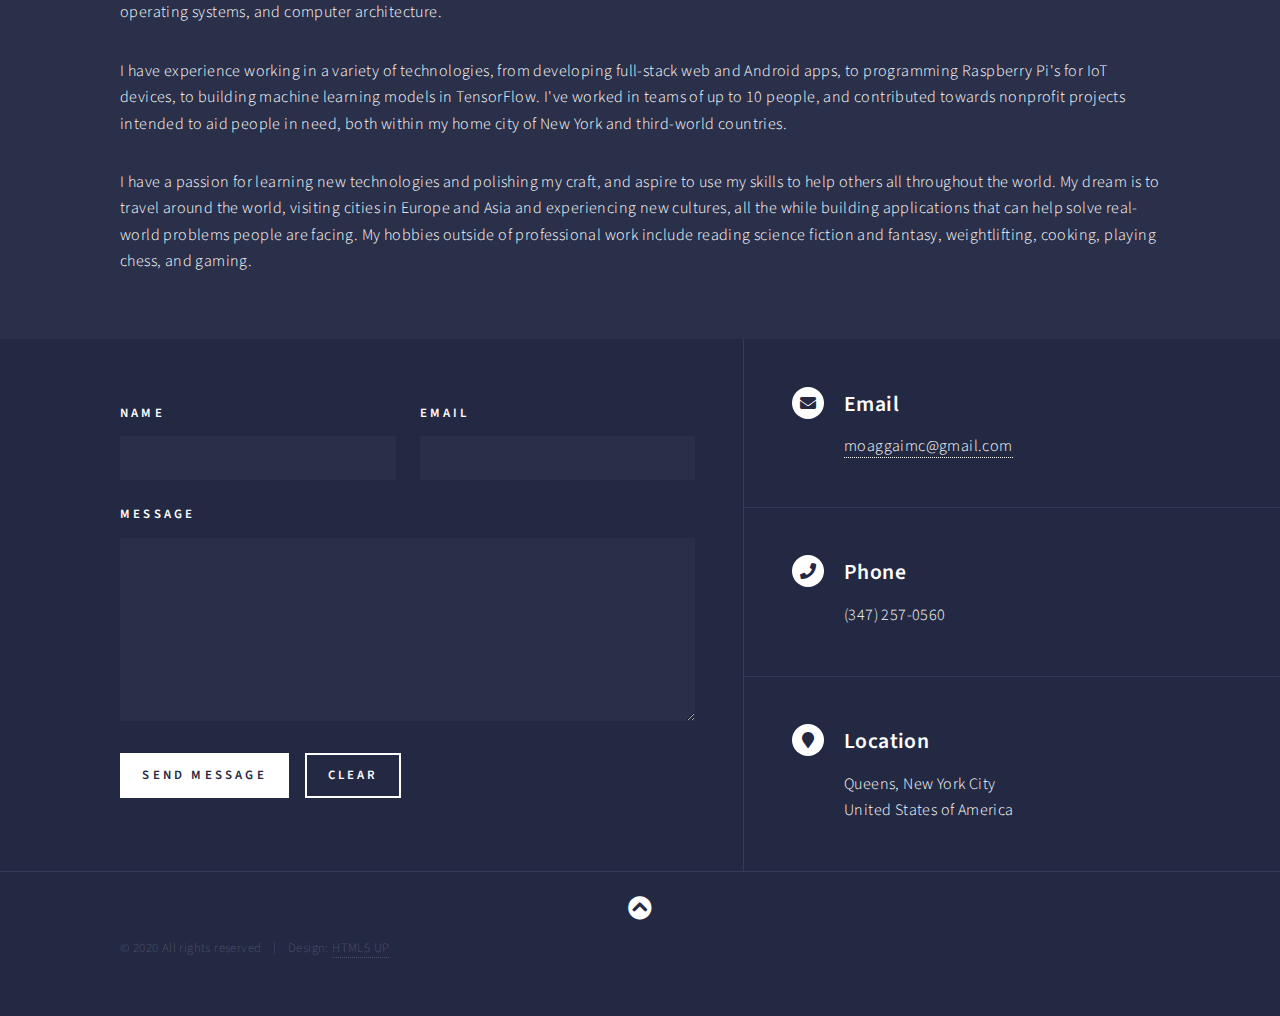
==== commit 70e1bd45: "Update index.html" ====
--- a/index.html
+++ b/index.html
@@ -49,7 +49,7 @@
 								<h1>Hi, I'm Ivan.</h1>
 							</header>
 							<div class="content">
-								<p>I'm a new graduate with a Bachelor of Engineering in electrical engineering. I have experience in web app development, android development, machine learning modeling, and IoT programming, among other technologies. I have a passion for learning new technologies and polishing my craft, and aspirations to use my skills to help others around the world.</p>
+								<p>I'm a new graduate in electrical engineering, with experience in web app development, Android development, machine learning modeling, IoT programming, and hardware design, and a passion for learning new technologies and using them to help others worldwide.</p>
 								<ul class="actions">
 									<li><a href="#one" class="button next scrolly">Tour</a></li>
 								</ul>
@@ -106,9 +106,9 @@
 									<header class="major">
 										<h2>About Me</h2>
 									</header>
-									<p>I graduated from The Cooper Union for the Advancement of Science and Art with the Class of 2020, earning a Bachelor of Engineering in electrical engineering and majoring in computer engineering. My coursework involved extensive work in both hardware design and software development.</p>
-									<p>I have experience working in a variety of technologies, from developing web and android apps, to programming Raspberry Pi's for IoT devices, to building machine learning models in TensorFlow. I've taken courses in software engineering, data structures and algorithms, web development, artificial intelligence, natural language processing, operating systems, and computer architecture.</p>
-									<p>I have a passion for learning new technologies and perfecting my craft, and aspirations to use my skills to help others all throughout the world. My dream is to travel around the world, visiting cities in Europe and Asia and experiencing new cultures, all the while building applications that can help solve real-world problems people are facing. My hobbies outside of professional work include reading science fiction and fantasy, weightlifting, cooking, playing chess, and gaming.</p>
+									<p>I graduated from The Cooper Union for the Advancement of Science and Art with the Class of 2020, earning a Bachelor of Engineering in electrical engineering and majoring in computer engineering. My coursework involved extensive work in both hardware design and software development. I've taken courses in software engineering, data structures and algorithms, web development, artificial intelligence, natural language processing, operating systems, and computer architecture.</p>
+									<p>I have experience working in a variety of technologies, from developing full-stack web and Android apps, to programming Raspberry Pi's for IoT devices, to building machine learning models in TensorFlow. I've worked in teams of up to 10 people, and contributed towards nonprofit projects intended to aid people in need, both within my home city of New York and third-world countries.</p>
+									<p>I have a passion for learning new technologies and polishing my craft, and aspire to use my skills to help others all throughout the world. My dream is to travel around the world, visiting cities in Europe and Asia and experiencing new cultures, all the while building applications that can help solve real-world problems people are facing. My hobbies outside of professional work include reading science fiction and fantasy, weightlifting, cooking, playing chess, and gaming.</p>
 								</div>
 							</section>
 
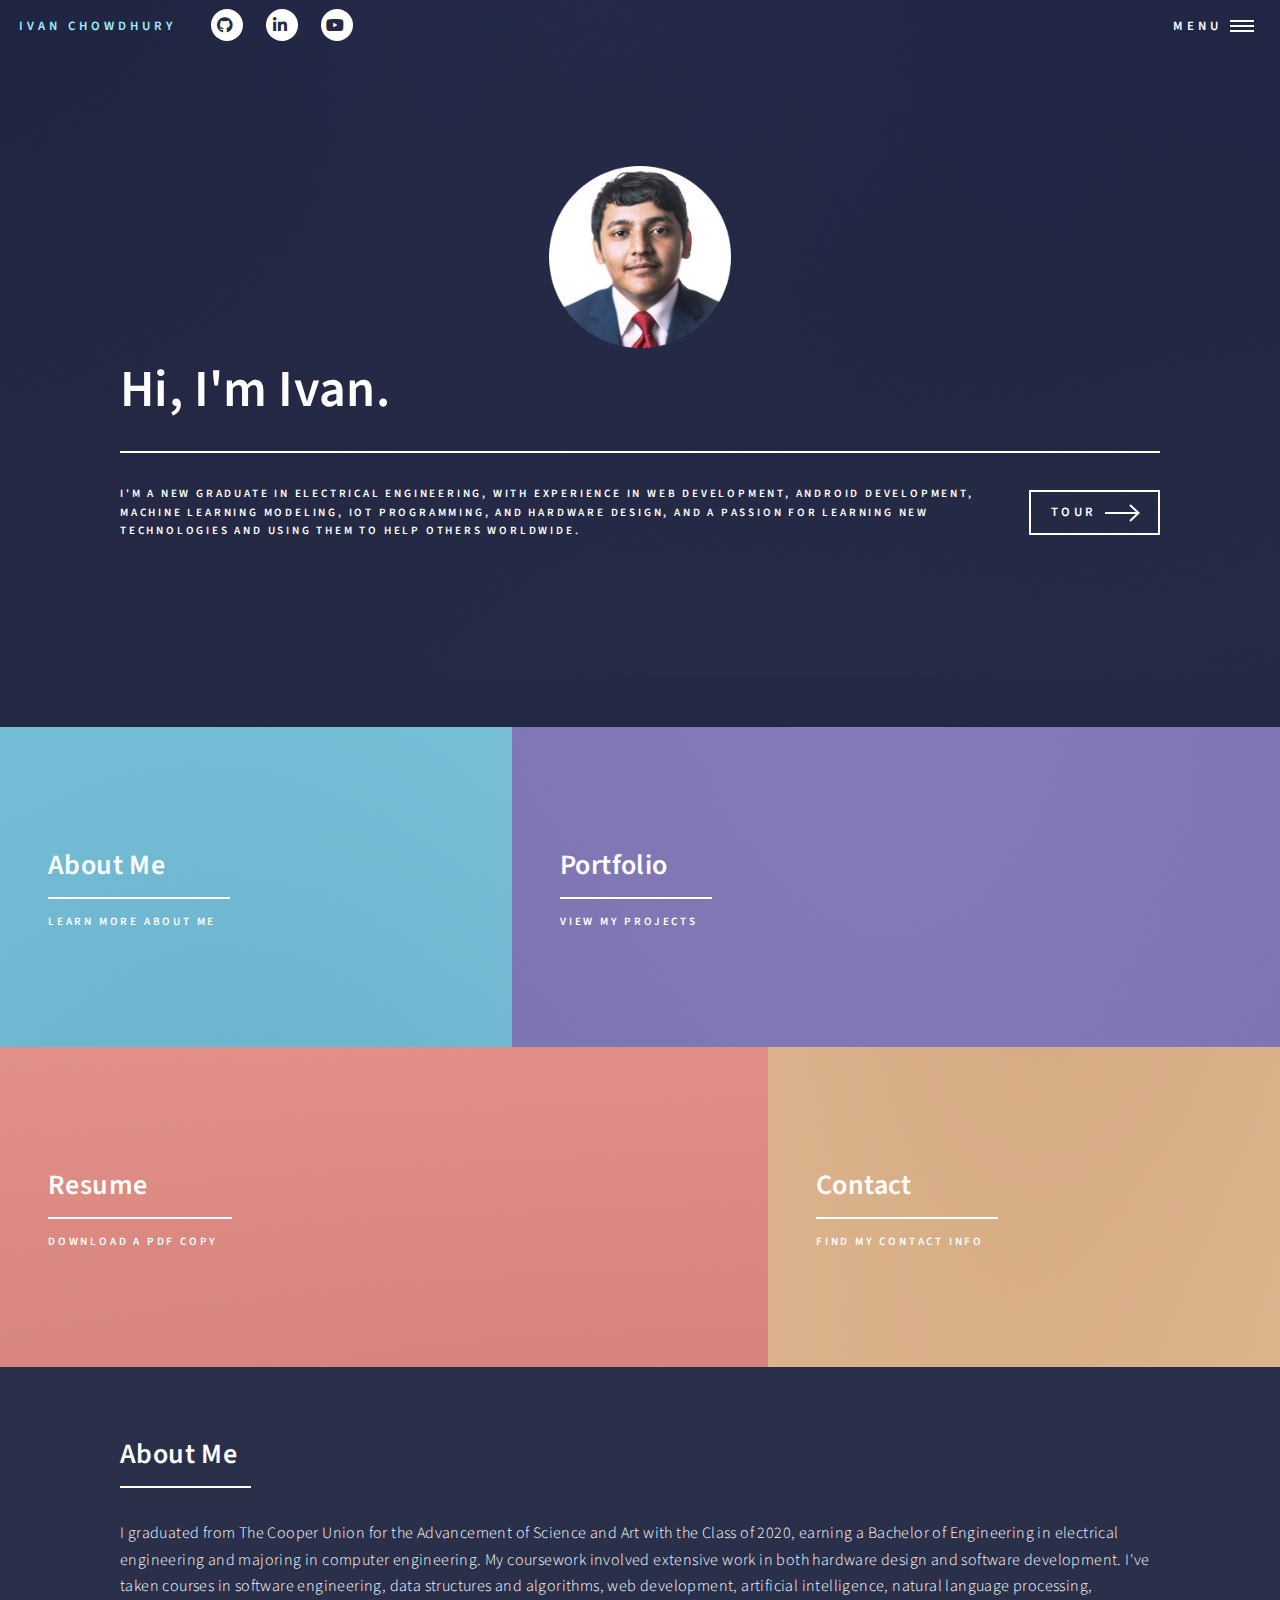
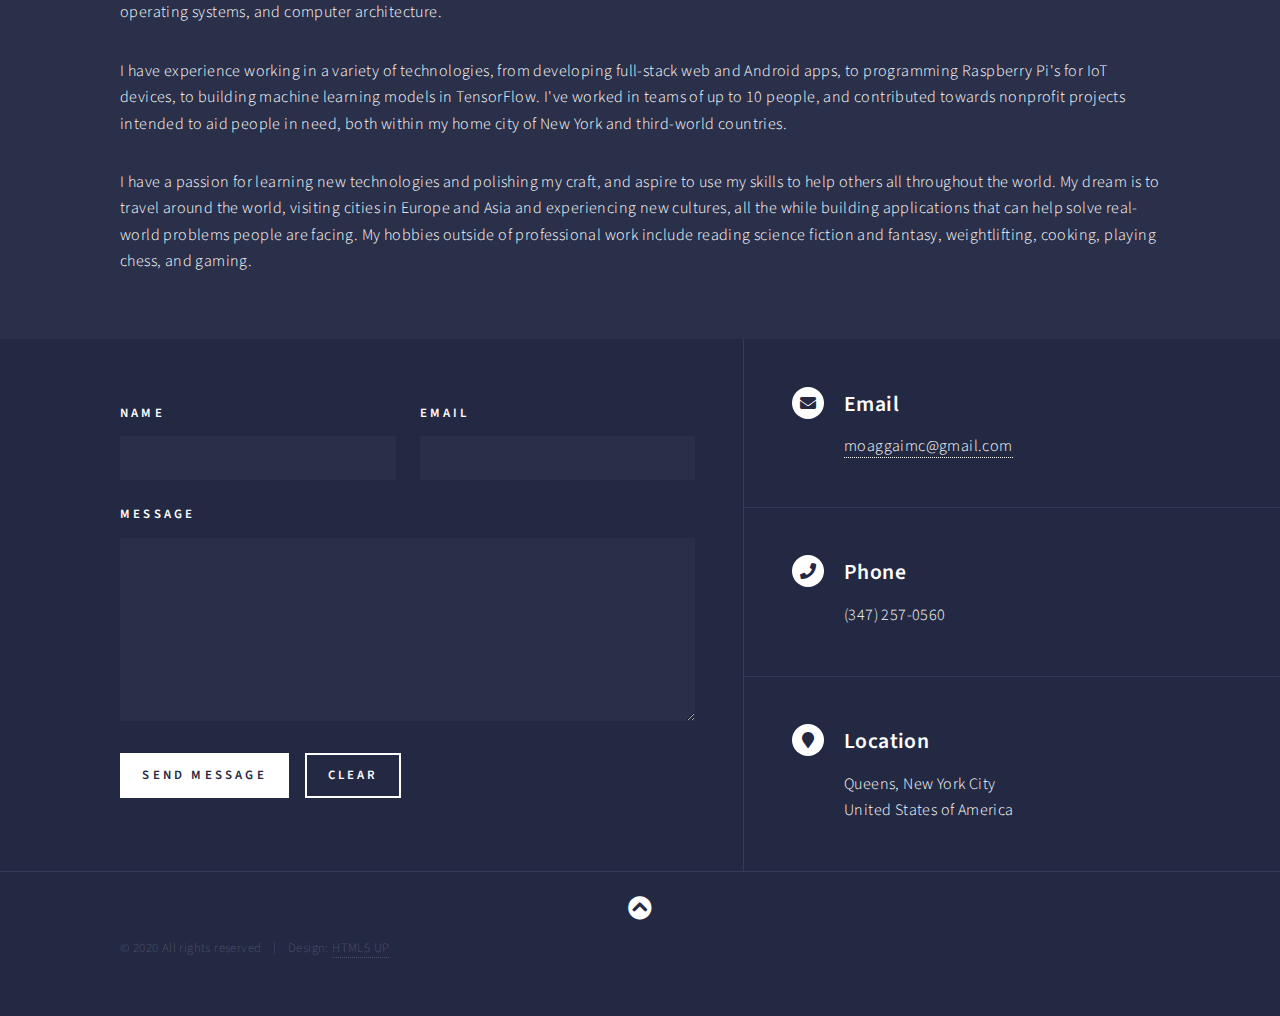
==== commit 2bd1d397: "typo" ====
--- a/index.html
+++ b/index.html
@@ -49,7 +49,7 @@
 								<h1>Hi, I'm Ivan.</h1>
 							</header>
 							<div class="content">
-								<p>I'm a new graduate in electrical engineering, with experience in web app development, Android development, machine learning modeling, IoT programming, and hardware design, and a passion for learning new technologies and using them to help others worldwide.</p>
+								<p>I'm a new graduate in electrical engineering, with experience in web development, Android development, machine learning modeling, IoT programming, and hardware design, and a passion for learning new technologies and using them to help others worldwide.</p>
 								<ul class="actions">
 									<li><a href="#one" class="button next scrolly">Tour</a></li>
 								</ul>
